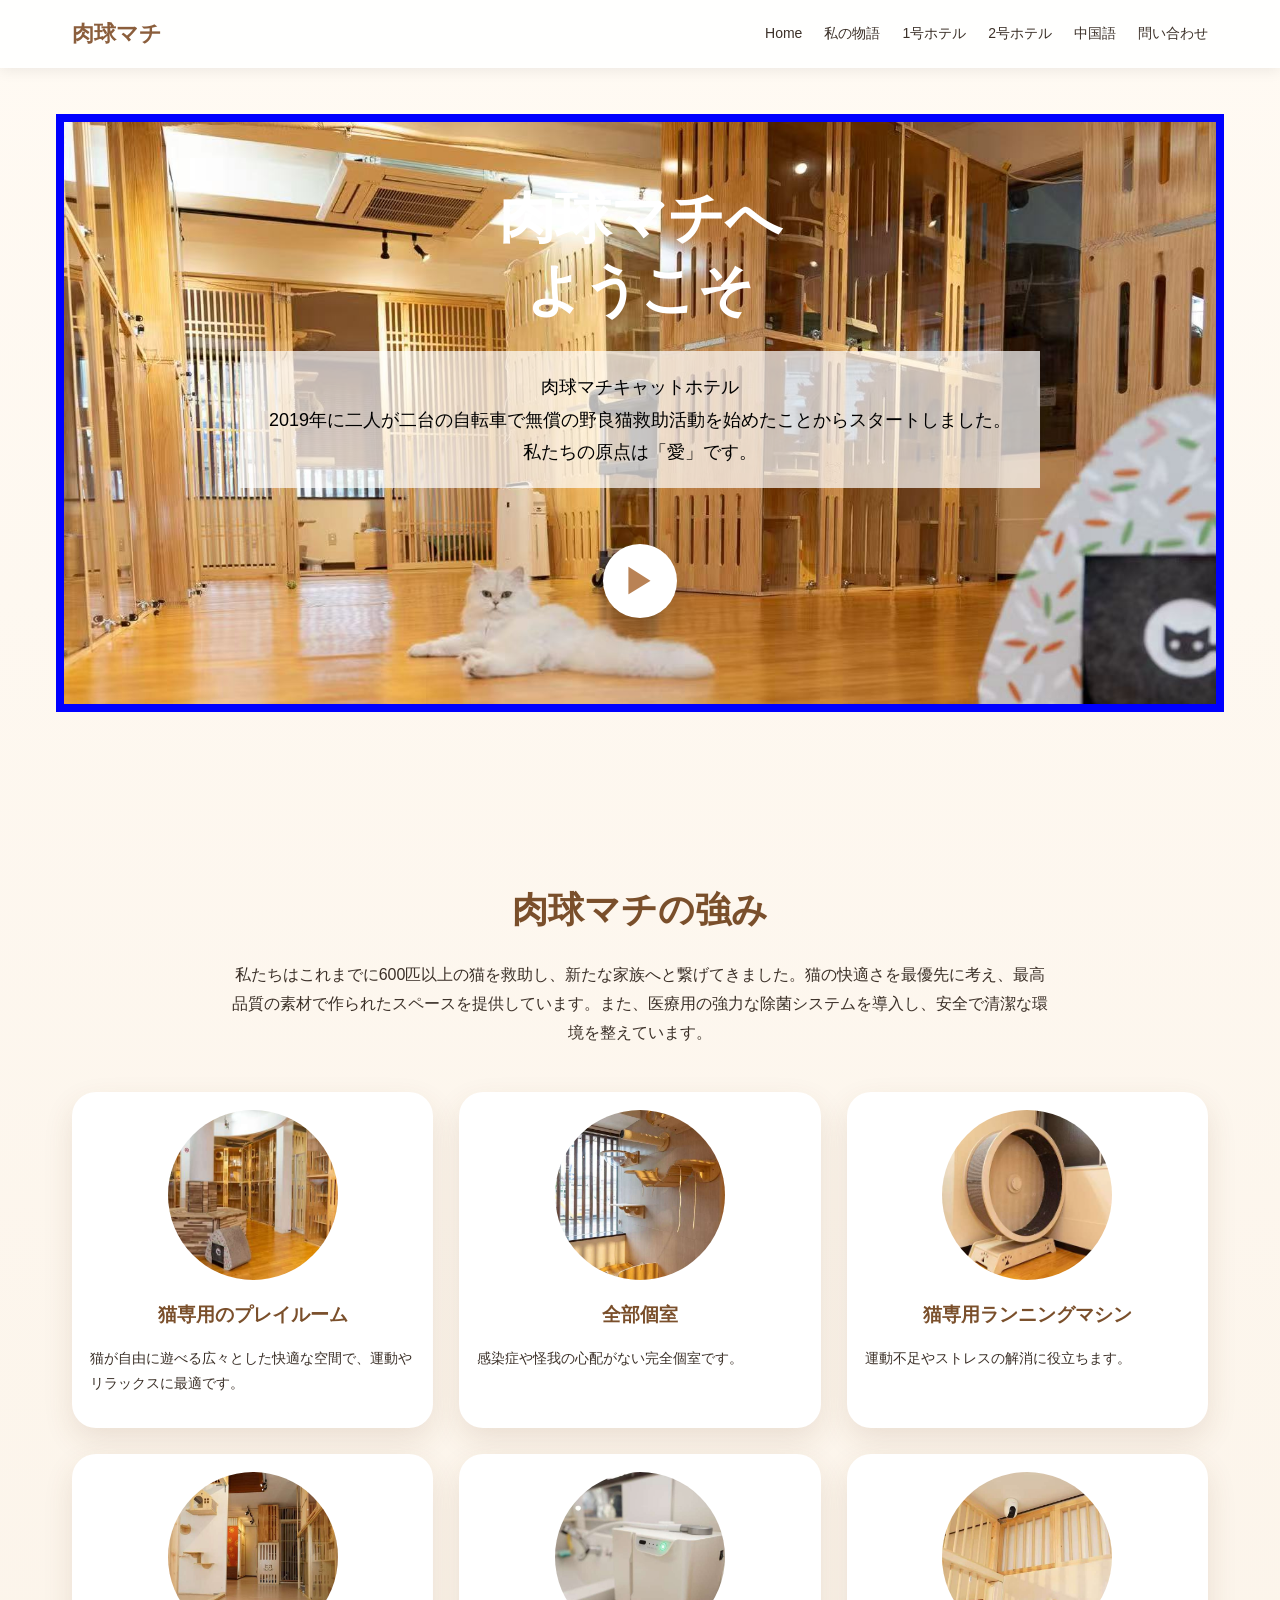
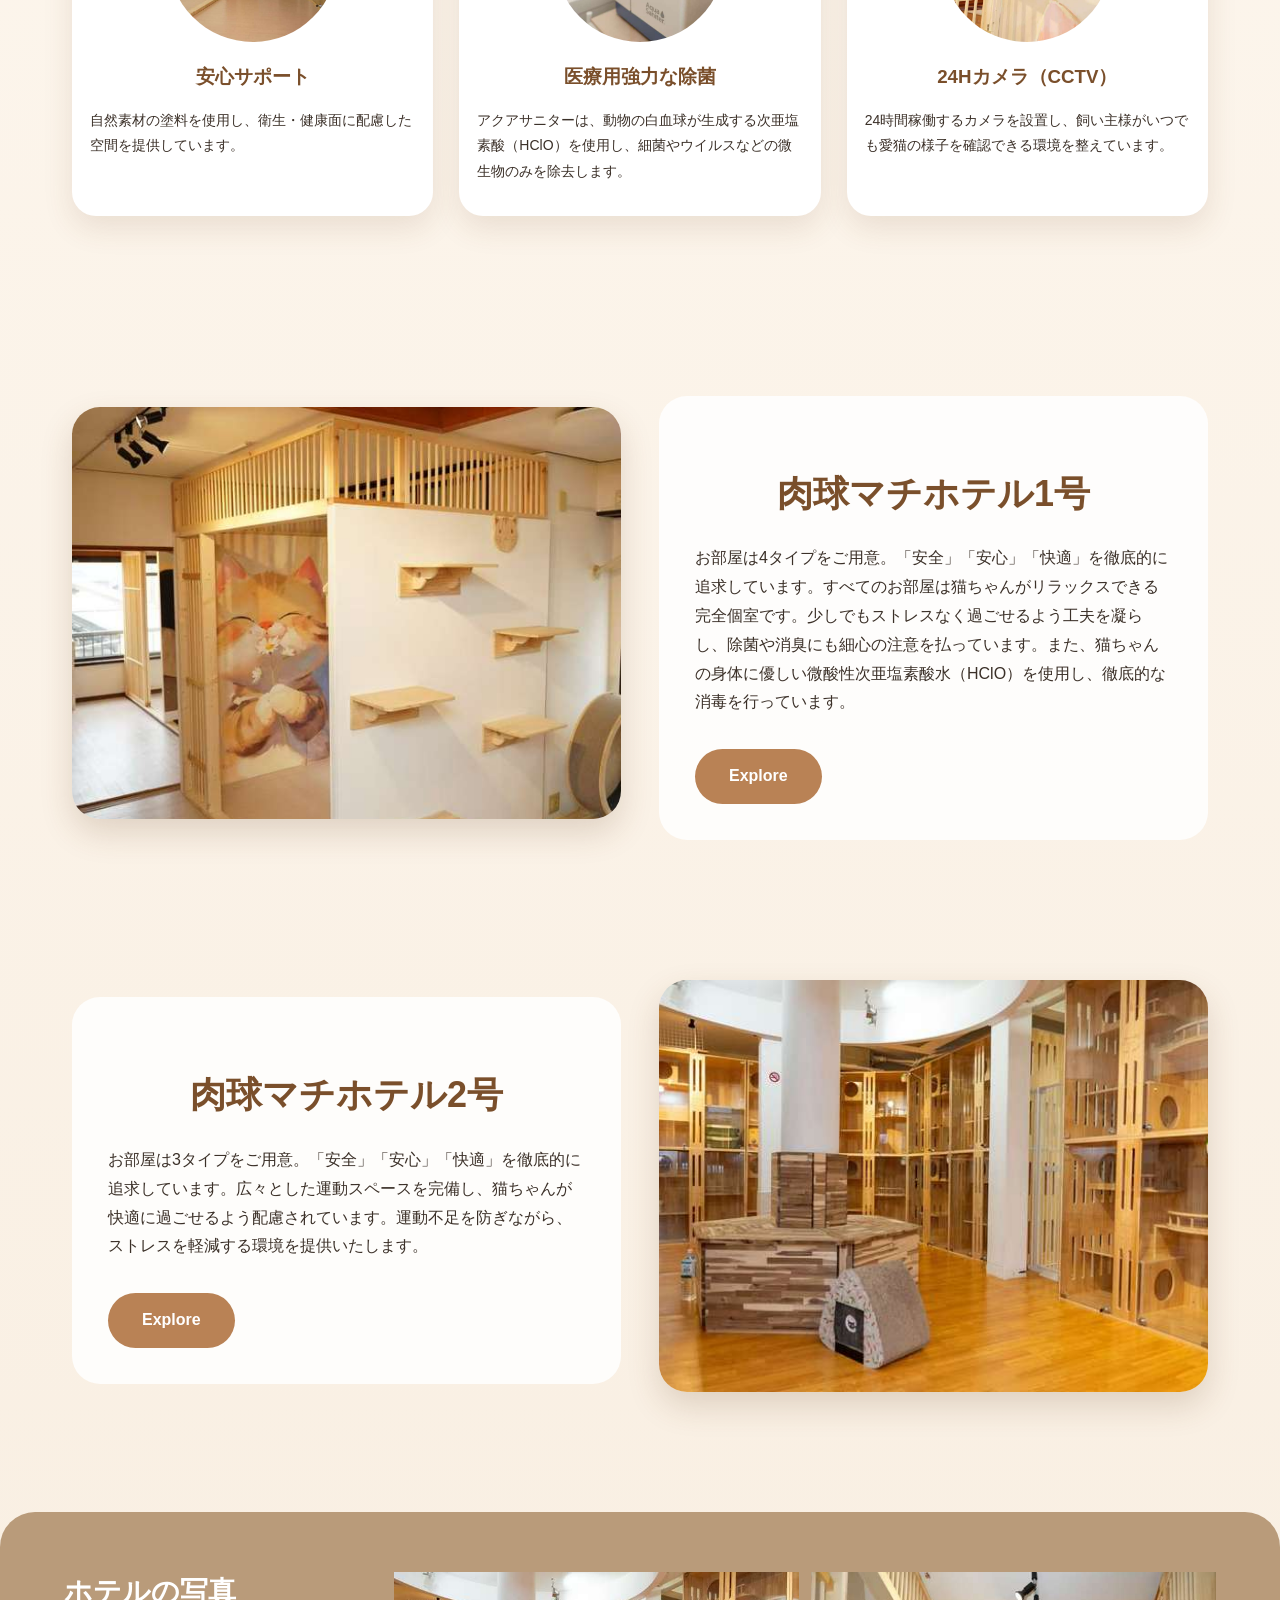
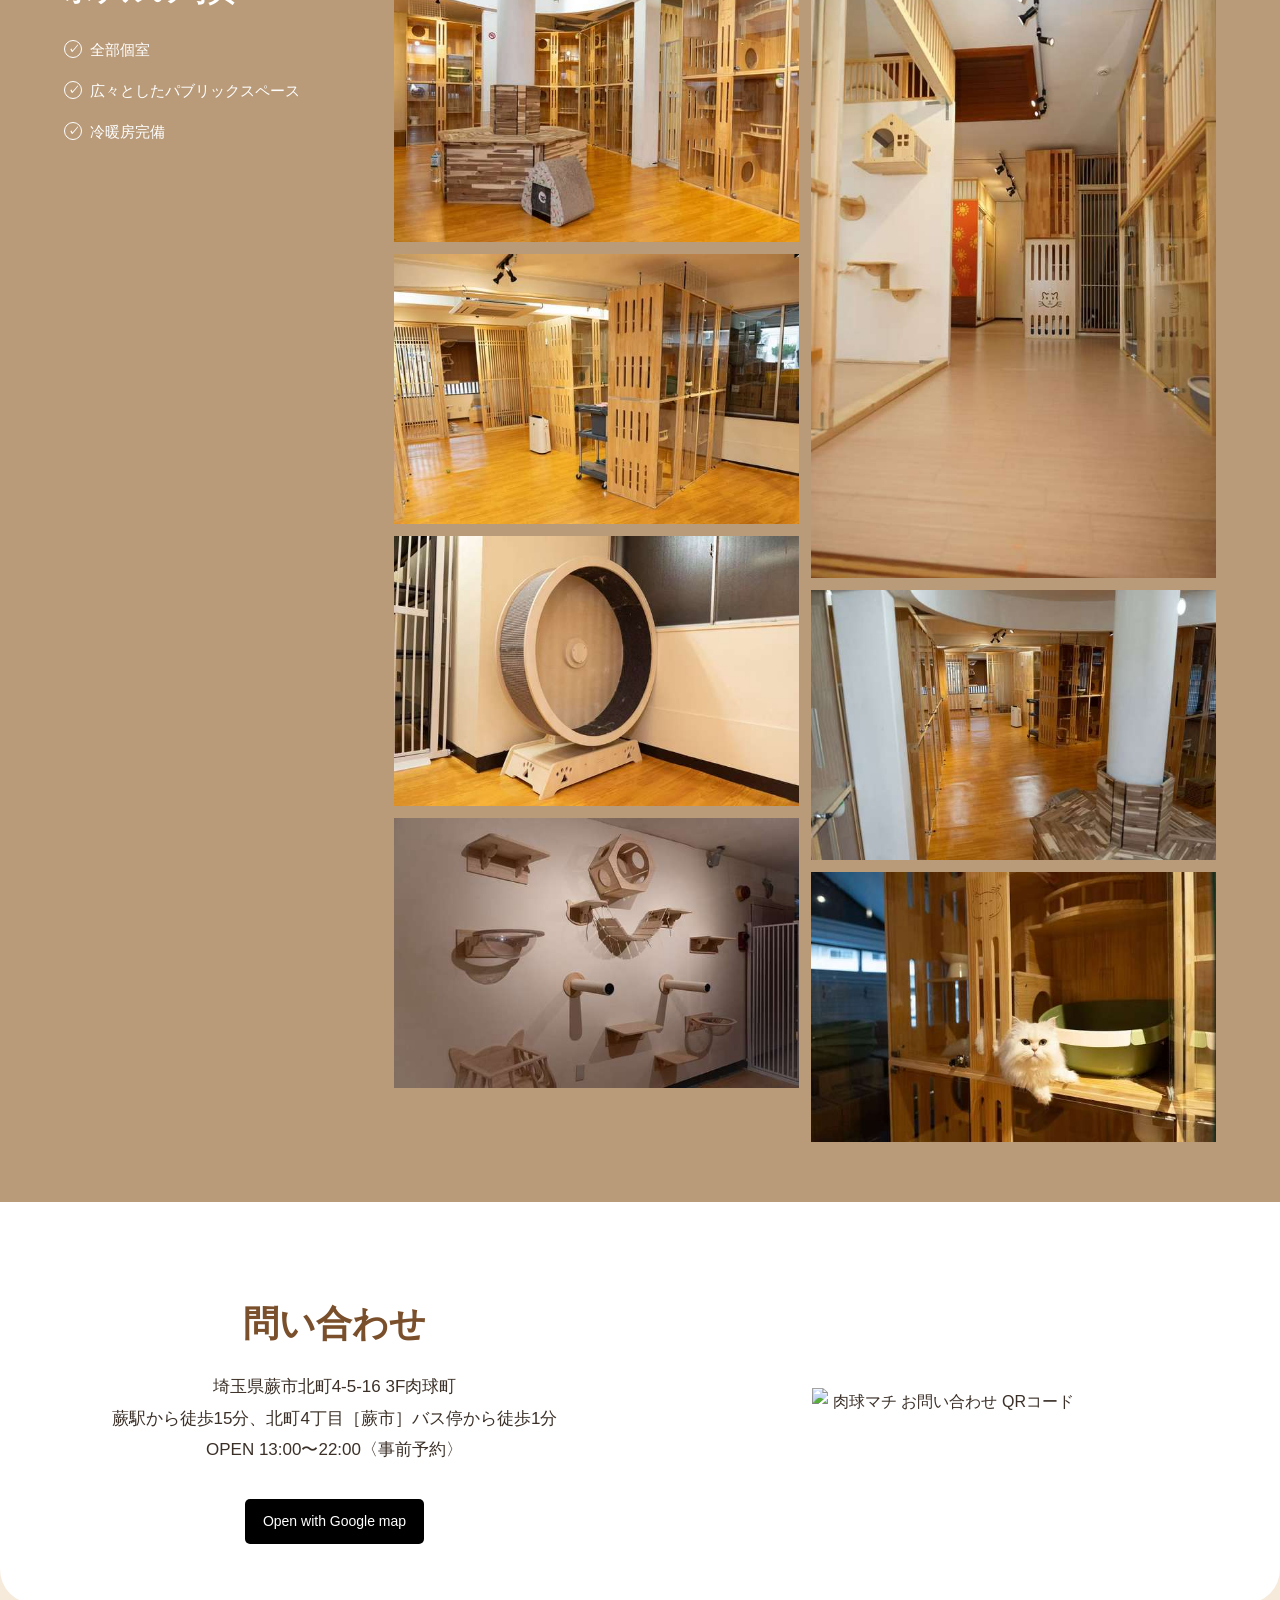
==== index.html @ 386f06d9 "Add files via upload" ====
<!DOCTYPE html>
<html lang="ja">
<head>
  <meta charset="UTF-8">
  <title>肉球マチ｜猫専用ホテル</title>
  <meta name="description" content="完全個室の猫専用ホテル。清潔で安心できる空間で、大切な猫ちゃんをお預かりします。">
  <meta name="viewport" content="width=device-width, initial-scale=1.0">
  <link rel="stylesheet" href="style.css?v=20261102-9">

  <style>
  #home.hero {
    outline: 8px solid blue !important;
  }
</style>
</head>

<body>
<header class="site-header">
  <div class="header-inner">
    <a href="index.html" class="logo" data-i18n="site.name">肉球マチ</a>

    <nav class="nav">
      <a href="#home" data-i18n="nav.home">Home</a>
      <a href="#about" data-i18n="nav.story">私の物語</a>
      <a href="hotel1.html" data-i18n="nav.hotel1">1号ホテル</a>
      <a href="hotel2.html" data-i18n="nav.hotel2">2号ホテル</a>
      <a href="#" id="language-toggle">中国語</a>
      <a href="#contact" data-i18n="nav.contact">問い合わせ</a>
    </nav>
  </div>
</header>


<main>

  <section id="home" class="hero">

    <img
      src="images/main.jpg"
      class="hero-background-image"
      alt=""
      aria-hidden="true"
    >
    
    <div class="hero-content">
      
    <h1 data-i18n-html="home.welcome">肉球マチへ<br>ようこそ</h1>

    <p class="hero-description" data-i18n-html="home.description">
      肉球マチキャットホテル<br>
      2019年に二人が二台の自転車で無償の野良猫救助活動を始めたことからスタートしました。<br>
      私たちの原点は「愛」です。
    </p>
  
      <!-- YouTube再生ボタン -->
      <a
        href="https://youtube.com/shorts/LeRqIdSODM4"
        target="_blank"
        class="video-button"
        aria-label="YouTube動画を見る"
      >
        ▶
      </a>
  
      <br>
  
    </div>
  </section>


<section id="about" class="section">
  <h2 data-i18n="about.title">肉球マチの強み</h2>

  <p class="lead" data-i18n="about.description">
    私たちはこれまでに600匹以上の猫を救助し、新たな家族へと繋げてきました。
    猫の快適さを最優先に考え、最高品質の素材で作られたスペースを提供しています。
    また、医療用の強力な除菌システムを導入し、安全で清潔な環境を整えています。
  </p>

  <div class="feature-grid">

    <div class="feature-card">
      <img src="images/playroom.jpg" alt="猫専用のプレイルーム">
      <h3 data-i18n="feature.playroom.title">猫専用のプレイルーム</h3>
      <p data-i18n="feature.playroom.description">猫が自由に遊べる広々とした快適な空間で、運動やリラックスに最適です。</p>
    </div>

    <div class="feature-card">
      <img src="images/private-room.jpg" alt="全部個室">
      <h3 data-i18n="feature.private.title">全部個室</h3>
      <p data-i18n="feature.private.description">感染症や怪我の心配がない完全個室です。</p>
    </div>

    <div class="feature-card">
      <img src="images/running.jpg" alt="猫専用ランニングマシン">
      <h3 data-i18n="feature.running.title">猫専用ランニングマシン</h3>
      <p data-i18n="feature.running.description">運動不足やストレスの解消に役立ちます。</p>
    </div>

    <div class="feature-card">
      <img src="images/support.jpg" alt="安心サポート">
      <h3 data-i18n="feature.support.title">安心サポート</h3>
      <p data-i18n="feature.support.description">自然素材の塗料を使用し、衛生・健康面に配慮した空間を提供しています。</p>
    </div>

    <div class="feature-card">
      <img src="images/clean.jpg" alt="医療用強力な除菌">
      <h3 data-i18n="feature.clean.title">医療用強力な除菌</h3>
      <p data-i18n="feature.clean.description">アクアサニターは、動物の白血球が生成する次亜塩素酸（HClO）を使用し、細菌やウイルスなどの微生物のみを除去します。</p>
    </div>

    <div class="feature-card">
      <img src="images/camera.jpg" alt="24Hカメラ（CCTV）">
      <h3 data-i18n="feature.camera.title">24Hカメラ（CCTV）</h3>
      <p>24時間稼働するカメラを設置し、飼い主様がいつでも愛猫の様子を確認できる環境を整えています。</p>
    </div>

  </div>
</section>


<section id="hotel1" class="hotel-section">
  <div class="hotel-image fade-left">
    <img src="images/hotel1.jpg" alt="1号ホテル">
  </div>

  <div class="hotel-text fade-right">
    <h2 data-i18n="hotel1.title">肉球マチホテル1号</h2>
    <p data-i18n="hotel1.description">
      お部屋は4タイプをご用意。「安全」「安心」「快適」を徹底的に追求しています。
      すべてのお部屋は猫ちゃんがリラックスできる完全個室です。
      少しでもストレスなく過ごせるよう工夫を凝らし、
      除菌や消臭にも細心の注意を払っています。
      また、猫ちゃんの身体に優しい微酸性次亜塩素酸水（HClO）を使用し、
      徹底的な消毒を行っています。
    </p>
    <a href="hotel1.html" class="sub-button" data-i18n="common.explore">Explore</a>
  </div>
</section>

<section id="hotel2" class="hotel-section reverse">

  <!-- 画像（右から） -->
  <div class="hotel-image fade-right">
    <img src="images/hotel2.jpg" alt="2号ホテル">
  </div>

  <!-- テキスト（左から） -->
  <div class="hotel-text fade-left">
    <h2 data-i18n="hotel2.title">肉球マチホテル2号</h2>
    <p data-i18n="hotel2.description">
      お部屋は3タイプをご用意。「安全」「安心」「快適」を徹底的に追求しています。
      広々とした運動スペースを完備し、猫ちゃんが快適に過ごせるよう配慮されています。
      運動不足を防ぎながら、ストレスを軽減する環境を提供いたします。
    </p>
    <a href="hotel2.html" class="sub-button" data-i18n="common.explore">Explore</a>
  </div>

</section>



<section id="gallery" class="gallery-original">
  <div class="gallery-container">

    <!-- 左边文字 -->
    <div class="gallery-info">
      <h2 data-i18n="gallery.title">ホテルの写真</h2>

      <div class="gallery-features">
        <p>
          <span class="check-icon">✓</span>
          <span data-i18n="gallery.private">全部個室</span>
        </p>

        <p>
          <span class="check-icon">✓</span>
          <span data-i18n="gallery.space">広々としたパブリックスペース</span>
        </p>

        <p>
          <span class="check-icon">✓</span>
          <span data-i18n="gallery.air">冷暖房完備</span>
        </p>
      </div>
    </div>

    <!-- 右边照片：两列瀑布流 -->
    <div class="gallery-images">

      <!-- 第一列 -->
      <div class="gallery-column">
        <img src="images/gallery1.jpg" alt="ホテル写真1">
        <img src="images/gallery3.jpg" alt="ホテル写真3">
        <img src="images/gallery5.jpg" alt="ホテル写真5">
        <img src="images/gallery7.jpg" alt="ホテル写真7">
      </div>

      <!-- 第二列 -->
      <div class="gallery-column">
        <img src="images/gallery2.jpg" alt="ホテル写真2">
        <img src="images/gallery4.jpg" alt="ホテル写真4">
        <img src="images/gallery6.jpg" alt="ホテル写真6">
      </div>

    </div>

  </div>
</section>




<!-- ===== 問い合わせ ===== -->
<section id="contact" class="contact-section">

  <div class="contact-container">

    <!-- 左边：联系信息 -->
    <div class="contact-info fade-left">

      <h2 data-i18n="contact.title">問い合わせ</h2>

     
      <p data-i18n="contact.address">
        埼玉県蕨市北町4-5-16 3F肉球町
      </p>

      <p data-i18n="contact.access">
        蕨駅から徒歩15分、北町4丁目［蕨市］バス停から徒歩1分
      </p>

      <p data-i18n="contact.hours">
        OPEN 13:00〜22:00〈事前予約〉
      </p>

     <a
      href="https://www.google.com/maps/search/?api=1&query=%E5%9F%BC%E7%8E%89%E7%9C%8C%E8%95%A8%E5%B8%82%E5%8C%97%E7%94%BA4-5-16"
      target="_blank"
      rel="noopener noreferrer"
      class="contact-map-button"
      data-i18n="contact.map">
      Open with Google map
    </a>

    </div>

    <!-- 右边：二维码 -->
    <div class="contact-qr fade-right">

      <img
        src="images/contact-qr.png"
        alt="肉球マチ お問い合わせ QRコード">

    </div>

  </div>

</section>


</main>

<script>
  const elements = document.querySelectorAll('.fade-left, .fade-right');
  
  function showOnScroll() {
    const triggerBottom = window.innerHeight * 0.8;
  
    elements.forEach(el => {
      const top = el.getBoundingClientRect().top;
  
      if (top < triggerBottom) {
        el.classList.add('show');
      }
    });
  }
  
  window.addEventListener('scroll', showOnScroll);
  showOnScroll();
  </script>
  
 <script src="language.js"></script>
</body>
</html>
---- style.css ----
* {
    box-sizing: border-box;
  }
  
  body {
    margin: 0;
    font-family: "Yu Gothic", "Hiragino Kaku Gothic ProN", sans-serif;
    color: #3b3028;
    background: linear-gradient(180deg, #fffaf3 0%, #f6eadb 100%);
    line-height: 1.8;
  }
  
.site-header {
  position: relative;
  width: 100%;
  z-index: 1000;

  background: rgba(255, 255, 255, 0.94);
  box-shadow: 0 2px 14px rgba(0, 0, 0, 0.08);
}

.header-inner {
  max-width: 1180px;
  margin: 0 auto;
  padding: 14px 22px;

  display: flex;
  align-items: center;
  justify-content: space-between;
  gap: 20px;
}

/* Logo 日文和中文切换 */
.logo {
  display: inline-grid;
  align-items: center;
  text-decoration: none;
  color: #8b5e3c;
  font-size: 22px;
  font-weight: bold;
  white-space: nowrap;
}

.logo,
.logo:visited,
.logo:hover {
  text-decoration: none;
  color: #8b5e3c;
}

.nav {
  display: flex;
  align-items: center;
  justify-content: flex-end;
  flex-wrap: wrap;
  gap: 12px 22px;
}

/* 导航链接 */
.nav a,
.nav a:visited {
  position: relative;
  display: inline-grid;
  place-items: center;

  color: #3b3028;
  text-decoration: none;

  font-size: 14px;
  font-weight: 500;
  white-space: nowrap;

  margin: 0;
}

/* 始终没有下划线 */
.nav a:hover,
.nav a:focus-visible {
  color: #8b5e3c;
  text-decoration: none;
}
  
  /* 一番上の背景画像エリア */
/* ===== 背景图片显示窗口 ===== */
/* ===== 背景图片显示窗口 ===== */
/* ===== 首页背景图片窗口 ===== */
.hero {
  /* 四个方向的间距 */
  --top: 6vh;
  --bottom: 6vh;
  --left: 5%;
  --right: 5%;

  /* 窗口宽度 */
  width: calc(100% - var(--left) - var(--right));

  /* 根据内容自动增加高度 */
  min-height: 500px;
  height: auto;

  /* 四周间距 */
  margin: var(--top) var(--right) var(--bottom) var(--left);

  /* 固定背景图片 */
  background-image: url("images/main.jpg");
  background-attachment: fixed;
  background-position: center center;
  background-size: cover;
  background-repeat: no-repeat;

  /* 文字布局 */
  display: flex;
  align-items: center;
  justify-content: center;
  text-align: center;

  padding: 60px 30px;

  /* 不再裁切文字 */
  overflow: visible;

  color: white;
}

.hero-content {
  width: 100%;
  max-width: 820px;
  min-width: 0;
}

/* 欢迎区域的介绍文字 */
.hero .hero-description {
  background: rgba(255, 255, 255, 0.7);
  color: #000;

  width: 100%;
  max-width: 800px;

  padding: 20px;
  margin: 20px auto 30px;

  font-size: clamp(14px, 1.5vw, 18px);
  line-height: 1.8;

  overflow-wrap: anywhere;
}

/* YouTube丸ボタン */
.video-button {
  display: inline-flex;
  align-items: center;
  justify-content: center;
  width: 74px;
  height: 74px;
  margin: 26px 0;
  border-radius: 50%;
  background: #fff;
  color: #b98255;
  font-size: 34px;
  text-decoration: none;
  box-shadow: 0 12px 28px rgba(0,0,0,0.22);
}

.video-button:hover {
  transform: scale(1.08);
}
  
.hero h1 {
  font-size: clamp(30px, 5vw, 56px);
  line-height: 1.3;
  margin: 0 0 24px;
}

.hero p {
  font-size: 18px;
  color: white;
}
  
  .section {
    max-width: 1180px;
    margin: auto;
    padding: 90px 22px;
  }
  
  .section h2,
  .hotel-text h2,
  .contact-section h2 {
    text-align: center;
    font-size: 36px;
    margin-bottom: 18px;
    color: #7a4f2b;
  }
  
  .lead {
    text-align: center;
    max-width: 820px;
    margin: 0 auto 45px;
  }
  
  .feature-grid {
    display: grid;
    grid-template-columns: repeat(3, 1fr);
    gap: 26px;
  }
  
  .feature-card {
    background: #fff;
    border-radius: 24px;
    padding: 18px;
    box-shadow: 0 12px 30px rgba(103, 67, 36, 0.12);
  }
  
  .feature-card img {
    width: 170px;
    height: 170px;
    object-fit: cover;
    border-radius: 50%;
    display: block;
    margin: 0 auto 18px;
  }
  
  .feature-card h3 {
    text-align: center;
    margin: 18px 0 8px;
    color: #7a4f2b;
  }
  
  .feature-card p {
    font-size: 14px;
  }
  
  .hotel-section {
    max-width: 1180px;
    margin: 40px auto;
    padding: 50px 22px;
    display: grid;
    grid-template-columns: 1fr 1fr;
    gap: 38px;
    align-items: center;
  }
  
  .hotel-section.reverse .hotel-image {
    order: 2;
  }
  
  .hotel-image img {
    width: 100%;
    aspect-ratio: 4 / 3;
    object-fit: cover;
    border-radius: 28px;
    box-shadow: 0 14px 32px rgba(103, 67, 36, 0.18);
  }
  
  .hotel-text {
    background: rgba(255,255,255,0.86);
    padding: 36px;
    border-radius: 28px;
  }
  /* 初期状態（見えない） */
.fade-left,
.fade-right {
  opacity: 0;
  transition: all 0.8s ease;
}

/* 左から */
.fade-left {
  transform: translateX(-80px);
}

/* 右から */
.fade-right {
  transform: translateX(80px);
}

/* 表示された状態 */
.show {
  opacity: 1;
  transform: translateX(0);
}
  
  .main-button,
  .sub-button {
    display: inline-block;
    padding: 13px 34px;
    border-radius: 999px;
    background: #b98255;
    color: #fff;
    text-decoration: none;
    font-weight: bold;
  }
  
  .sub-button {
    margin-top: 16px;
  }
  
  .gallery-grid {
    display: grid;
    grid-template-columns: repeat(3, 1fr);
    gap: 18px;
  }
  
  .gallery-grid img {
    width: 100%;
    aspect-ratio: 4 / 3;
    object-fit: cover;
    border-radius: 22px;
    box-shadow: 0 10px 24px rgba(103, 67, 36, 0.14);
  }
  
  .contact-section {
    max-width: 900px;
    margin: auto;
    padding: 90px 22px;
    text-align: center;
  }
  
  footer {
    text-align: center;
    padding: 34px 20px;
    background: #fff;
    border-top: 1px solid #ead9c4;
  }
  
  @media (max-width: 900px) {
    .header-inner {
    display: flex;
    flex-direction: column;
    gap: 10px;
  }

  .nav {
    justify-content: center;
  }

  .nav a {
    margin: 0;
    font-size: 13px;
  }
  
    .hero h1 {
      font-size: 42px;
    }
  
    .feature-grid,
    .gallery-grid,
    .hotel-section {
      grid-template-columns: 1fr;
    }
  
    .hotel-section.reverse .hotel-image {
      order: 0;
    }
  }

/* 电脑端隐藏手机专用背景 */
@media (max-width: 700px) {

  
  /* 文字放在图片上方 */
  .hero-content {
    position: relative;
    z-index: 1;
  }

  .hero h1 {
    font-size: 34px;
  }

  .section h2,
  .hotel-text h2,
  .contact-section h2 {
    font-size: 28px;
  }

  .hero.small {
    height: 300px;
    background: url("images/hotel1.jpg") center / cover;
  }
}

/* =================================
   ホテルの写真
================================= */

/* 茶色圆角背景，与屏幕同宽 */
.gallery-original {
  width: 100%;
  max-width: none;

  margin-top: 60px;
  margin-right: 0;
  margin-bottom: 0 !important;
  margin-left: 0;

  padding: 60px 5%;

  background-color: #b99b7a;
  border-radius: 35px 35px 0 0;
  box-sizing: border-box;
}

/* 左边文字 + 右边图片 */
.gallery-original .gallery-container {
  width: 100%;
  max-width: 1200px;
  margin: 0 auto;

  display: grid;
  grid-template-columns: 300px minmax(0, 1fr);
  gap: 30px;
  align-items: start;

  background: transparent;
}

/* 左边标题 */
.gallery-original .gallery-info h2 {
  font-size: 28px;
  line-height: 1.4;
  color: #ffffff;
  margin: 0 0 25px;
}

/* 特点文字 */
.gallery-original .gallery-features p {
  display: flex;
  align-items: center;
  gap: 8px;

  font-size: 15px;
  line-height: 1.8;
  color: #ffffff;
  white-space: nowrap;

  margin: 0 0 14px;
}

/* 小圆形对号 */
.gallery-original .check-icon {
  display: inline-flex;
  align-items: center;
  justify-content: center;
  flex-shrink: 0;

  width: 18px;
  height: 18px;

  border: 1.5px solid #ffffff;
  border-radius: 50%;

  color: #ffffff;
  font-size: 11px;
  font-weight: bold;
  line-height: 1;

  box-sizing: border-box;
}

/* 右边图片：两列 */
.gallery-original .gallery-images {
  display: grid;
  grid-template-columns: repeat(2, minmax(0, 1fr));
  gap: 12px;
  min-width: 0;
}

/* 每一列独立排列，避免大块空白 */
.gallery-original .gallery-column {
  display: flex;
  flex-direction: column;
  gap: 12px;
  min-width: 0;
}

/* 图片保持原始宽高比例 */
.gallery-original .gallery-column img {
  display: block;
  width: 100%;
  height: auto;
  object-fit: cover;
  border-radius: 0;
}

/* =================================
   手机和平板适配
================================= */

@media (max-width: 700px) {
  .gallery-original {
    width: 100%;
    margin: 40px 0;
    padding: 40px 20px;
    border-radius: 25px;
  }

  .gallery-original .gallery-container {
    grid-template-columns: 1fr;
    gap: 20px;
  }

  .gallery-original .gallery-info h2 {
    font-size: 25px;
    margin-bottom: 20px;
  }

  .gallery-original .gallery-images {
    gap: 10px;
  }

  .gallery-original .gallery-column {
    gap: 10px;
  }
}


/* ================================
   問い合わせ
================================ */

/* 整个联系区域 */
.contact-section {
  width: 100%;
  max-width: none;
  margin: 0;
  padding: 60px 5%;

  background-color: #ffffff;
  border-radius: 0 0 35px 35px;
  box-sizing: border-box;
}

/* 左右两列 */
.contact-container {
  width: 100%;
  max-width: 1200px;
  margin: 0 auto;

  display: grid;
  grid-template-columns: 1fr 1fr;
  gap: 70px;
  align-items: center;
}

/* 左边信息 */

.contact-info {
   display: flex;
  flex-direction: column;
  align-items: center;
  justify-content: center;
  text-align: center;
  font-family: Arial, "Noto Sans JP", "Meiryo", sans-serif;
}


.contact-info h2 {
  font-family: inherit;
  text-align: center;
}

/* 地址、交通、营业时间 */
.contact-info p {
  font-family: Arial, "Noto Sans JP", "Meiryo", sans-serif;
  font-size: 17px;
  line-height: 1.5;
  margin: 0 0 6px !important;
  padding: 0;
  text-align: center;
}

.contact-hours {
  margin-top: 0 !important;
  margin-bottom: 0 !important;
}

/* Google Maps 按钮 */
.contact-map-button {
  display: inline-block;
  width: fit-content;

  margin-top: 30px;
  padding: 10px 18px;

  background-color: #000000;
  color: #ffffff;

  font-size: 14px;
  font-weight: 500;
  text-decoration: none;
  text-align: center;

  border-radius: 5px;
  transition: background-color 0.3s ease;
}

.contact-map-button:hover {
  background-color: #333333;
  transform: none;
}

/* 右边二维码 */
.contact-qr {
  display: flex;
  justify-content: center;
  align-items: center;
}

.contact-qr img {
  display: block;
  width: 268px;
  max-width: 100%;
  height: auto;
  object-fit: contain;
}

/* ================================
   手机适配
================================ */

@media (max-width: 700px) {

  .contact-section {
    padding: 70px 20px;
  }

  .contact-container {
    grid-template-columns: 1fr;
    gap: 40px;
  }

  .contact-info h2 {
    font-size: 32px;
    margin-bottom: 25px;
  }

  .contact-info p {
    font-size: 15px;
  }

  .contact-qr img {
    width: 220px;
  }
}

  /* =========================
  hotel1.html detail page
========================= */

/* 1号酒店欢迎区域文字 */

.hotel-detail-text {
  text-align: left;
  font-family: Arial, "Noto Sans JP", "Meiryo", sans-serif;
  animation: hotelTextUp 1s ease-out both;

}

@keyframes hotelTextUp {
  from {
    opacity: 0;
    transform: translateY(60px);
  }

  to {
    opacity: 1;
    transform: translateY(0);
  }
}

.hotel-detail-text h1 {
  font-size: 38px;
  font-weight: 700;
  line-height: 1.3;
  color: #244b3b;
  margin: 12px 0 24px;
}

.hotel-detail-hero {
    max-width: 1180px;
    margin: 0 auto;
    padding: 0px 22px 70px;
    display: grid;
    grid-template-columns: 1.1fr 0.9fr;
    gap: 46px;
    align-items: center;
  }

  .overline {
    color: #b98255;
    font-weight: bold;
    letter-spacing: 0.12em;
    text-transform: uppercase;
  }

  .hotel-detail-image {
    height: 440px;
    overflow: hidden;
    animation: hotelImageZoom 1.2s ease-out both;
  }

  @keyframes hotelImageZoom {
  from {
    opacity: 0;
    transform: scale(1.15);
  }

  to {
    opacity: 1;
    transform: scale(1);
  }
}
  .hotel-detail-image img {
    display: block;
    width: 100%;
    height: 480px;
    object-fit: cover;
    object-position: center center;
    border-radius: 50% 50% 0 0;

    /* 图片向上移动，顶部被遮挡 */
    transform: translateY(-40px);                     
  }

  .info-cards {
    max-width: 1180px;
  margin: 0 auto 80px;
  padding: 0 22px;
  display: grid;
  grid-template-columns: repeat(3, 1fr);
  gap: 22px;
  }

  .info-card {
   background: #fff;
  border-radius: 24px;
  padding: 35px 25px;
  text-align: center;
  box-shadow: 0 12px 30px rgba(103, 67, 36, 0.12);
  animation: infoCardUp 0.9s ease-out both;
  }
  
  /* 第一个：Find Us */
.info-card:nth-child(1) {
  animation-delay: 0.2s;
}

/* 第二个：Open Hours */
.info-card:nth-child(2) {
  animation-delay: 0.4s;
}

/* 第三个：Reservation */
.info-card:nth-child(3) {
  animation-delay: 0.6s;
}

@keyframes infoCardUp {
  from {
    opacity: 0;
    transform: translateY(50px);
  }

  to {
    opacity: 1;
    transform: translateY(0);
  }
}

  .info-icon {
    width: 70px;
  height: 70px;
  background-color: #e9a15b;
  border-radius: 50%;

  display: flex;
  align-items: center;
  justify-content: center;

  margin: 0 auto 18px;
  }
  .info-icon img {
  width: 40px;
  height: 40px;
  object-fit: contain;
}

  .info-card h3 {
    color: #244b3b;
  font-size: 24px;
  margin: 12px 0 18px;
  }

  .info-card p {
  font-size: 15px;
  line-height: 1.9;
}

  .room-list {
    max-width: 1180px;
    margin: auto;
    padding: 20px 22px 70px;
  }

  .room-detail {
    display: grid;
    grid-template-columns: 0.85fr 1.15fr;
    gap: 34px;
    align-items: center;
    margin-bottom: 70px;
    background: rgba(255,255,255,0.72);
    padding: 34px;
    border-radius: 32px;
  }

  .room-info h2 {
    font-size: 32px;
    color: #7a4f2b;
    margin-top: 0;
  }

  .price-tag {
    display: inline-block;
    margin-top: 18px;
    padding: 10px 22px;
    border-radius: 999px;
    background: #f2d8bd;
    color: #7a4f2b;
    font-weight: bold;
  }

  .room-photos {
    display: grid;
    grid-template-columns: repeat(2, 1fr);
    gap: 14px;
  }

  .room-photos img {
    width: 100%;
    aspect-ratio: 4 / 3;
    object-fit: cover;
    border-radius: 20px;
    box-shadow: 0 10px 24px rgba(103, 67, 36, 0.14);
  }

  .room-photos img:first-child {
    grid-column: span 2;
  }

  .notes-section {
    max-width: 1180px;
    margin: auto;
    padding: 70px 22px;
    display: grid;
    grid-template-columns: 1.2fr 0.8fr;
    gap: 34px;
  }

  .notes-text,
  .option-card {
    background: #fff;
    border-radius: 26px;
    padding: 30px;
    box-shadow: 0 12px 30px rgba(103, 67, 36, 0.12);
  }

  .access-section {
    max-width: 1180px;
    margin: auto;
    padding: 80px 22px;
    display: grid;
    grid-template-columns: 1fr 320px;
    gap: 40px;
    align-items: center;
  }

  .qr-image {
    width: 100%;
    border-radius: 22px;
    box-shadow: 0 12px 30px rgba(103, 67, 36, 0.14);
  }

/* Cat hotel */
.hotel-detail-text .overline {
  font-size: 16px;
  font-weight: 500;
  margin: 0 0 18px;
}

/* 住宿说明 */
.hotel-description {
  font-size: 16px;
  font-weight: 400;
  line-height: 1.8;
  margin: 0 0 8px;
  color: #333333;
}

/* 完全個室、完全予約制 */
.hotel-highlight {
  font-size: 18px;
  font-weight: 700;
  line-height: 1.6;
  margin: 0 0 28px;
  color: #222222;
}

/* 缩小画面时调整字体 */

@media (max-width: 700px) {

  /* 欢迎区域改成上下排列 */
  .hotel-detail-hero {
    grid-template-columns: 1fr;
    gap: 30px;
    padding: 0 22px 50px;
  }

  /* 图片放在上面 */
  .hotel-detail-image {
    order: 1;
  }

  /* 文字放在下面 */
  .hotel-detail-text {
    order: 2;
  }

  /* 欢迎区域文字 */
  .hotel-detail-text h1 {
    font-size: 30px;
  }

  .hotel-description {
    font-size: 15px;
  }

  .hotel-highlight {
    font-size: 17px;
  }
}



/* VIP 房间整体布局 */
.vip-room {
  max-width: 1180px;
  margin: 0 auto 100px;
  padding: 60px 22px;
  display: grid;
  grid-template-columns: 0.9fr 1.1fr;
  gap: 50px;
  align-items: center;
}

/* 左边文字 */
.vip-room-text {
  text-align: left;
  max-width: none;
  margin: 0;
}

.vip-room-text h2 {
  font-size: 26px;
  font-weight: 600;
  color: #333333;
  margin-bottom: 20px;
}

.vip-room-text p {
  font-size: 16px;
  line-height: 2;
  color: #555;
  margin-bottom: 24px;
}

.vip-room-price {
  display: inline-block;
  background-color: #e9a15b;
  color: #222222;

  font-size: 20px;
  font-weight: 600;

  padding: 10px 24px;
  border-radius: 999px;
  margin-top: 10px;
}

/* 右边图片轮播 */
.vip-slider {
  position: relative;
  min-width: 0;
}

.vip-slider-window {
  width: 100%;
  overflow: hidden;
}

.vip-slider-track {
  display: flex;
  gap: 16px;
  transition: transform 0.5s ease;
}

.vip-slider-track img {
  flex: 0 0 calc((100% - 16px) / 2);
  width: calc((100% - 16px) / 2);
  height: 340px;
  object-fit: cover;
  border-radius: 14px;
}


/* 左右箭头：位于图片两侧 */
.vip-prev,
.vip-next {
  position: absolute;
  top: 50%;
  transform: translateY(-50%);
  z-index: 10;

  width: 44px;
  height: 44px;
  padding: 0;

  border: none;
  border-radius: 50%;
  background: #e9a15b;
  color: white;

  font-size: 22px;
  cursor: pointer;

  display: flex;
  align-items: center;
  justify-content: center;
}

/* 左箭头 */
.vip-prev {
  left: -22px;
}

/* 右箭头 */
.vip-next {
  right: -22px;
}

/* 没有可切换图片时隐藏箭头 */
.vip-prev:disabled,
.vip-next:disabled {
  display: none;
}

/* 鼠标经过 */
.vip-prev:hover,
.vip-next:hover {
  background: #b98255;
}
/* シニアルーム1：两张图片一大一小 */
.senior-room1-gallery {
  display: flex;
  align-items: flex-start;
  gap: 16px;
  min-width: 0;
}

.senior-room1-large {
  width: 60%;
  height: 340px;
  object-fit: cover;
  border-radius: 14px;
  display: block;
}

.senior-room1-small {
  width: calc(40% - 16px);
  height: 240px;
  object-fit: cover;
  border-radius: 14px;
  display: block;
}

/* シニアルーム2：单张图片 */
.senior-room2-image {
  width: 100%;
  min-width: 0;
}

/* シニアルーム2：与シニアルーム1的大图相同尺寸 */
.senior-room2-image img {
  display: block;
  width: 60%;
  height: 340px;
  object-fit: cover;
  border-radius: 14px;
}

/* 手机适配 */
@media (max-width: 700px) {
  .vip-room {
    grid-template-columns: 1fr;
    gap: 30px;
    padding: 40px 22px;
  }

  .vip-room-text h2 {
    font-size: 23px;
  }

  .vip-slider-track img {
    height: 240px;
  }

  .vip-prev,
  .vip-next {
    width: 36px;
    height: 36px;
    font-size: 18px;
  }

  .vip-prev {
    left: -12px;
  }

  .vip-next {
    right: -12px;
  }

  .senior-room1-large {
    height: 260px;
  }

  .senior-room1-small {
    height: 190px;
  }

  .senior-room2-image img {
    height: 260px;
  }
}


/* 備考部分 */
/* 備考：左右布局 */
.hotel-notes {
  max-width: 1180px;
  margin: 0 auto 100px;
  padding: 60px 22px;

  display: grid;
  grid-template-columns: 0.9fr 1.1fr;
  gap: 350px;
  align-items: start;
}

/* 左侧文字 */
.hotel-notes-left h2 {
  font-size: 26px;
  font-weight: 600;
  color: #333;
  margin-bottom: 20px;
}

.hotel-notes-left p {
  font-size: 16px;
  line-height: 2;
  color: #555;
  margin-bottom: 20px;
}


/* 備考右侧 */
.hotel-notes-right {
  display: flex;
  flex-direction: column;
  gap: 30px;

  margin: 0;
  padding: 0;
  list-style: none;
}

/* 每个服务项目：图标在左，文字在右 */
.hotel-notes-service {
  display: flex;
  align-items: center;
  gap: 20px;
  text-align: left;
}

/* 图标 */
.hotel-notes-service img {
  width: 65px;
  height: 65px;
  object-fit: contain;
  border-radius: 0;
  flex-shrink: 0;
}

/* 文字 */
.hotel-notes-service p {
  margin: 0;
  font-size: 16px;
  line-height: 1.6;
  color: #333;
}

@media (max-width: 700px) {
  .hotel-notes {
    grid-template-columns: 1fr;
    gap: 30px;
    padding: 40px 22px;
  }

  .hotel-notes-left h2 {
    font-size: 23px;
  }

  .hotel-notes-service img {
    height: 190px;
  }

  .hotel-notes-services {
    grid-template-columns: 1fr;
    gap: 25px;
  }
}
/* ===== hotel1 問い合わせ ===== */
/* hotel1 問い合わせ：使用页面原本的背景 */
#contact.contact {
  background: transparent;
  width: 100%;
}

/* 保持内容居中 */
#contact .contact-container {
  max-width: 1180px;
  margin: 0 auto;
}


/* ===== 動物取扱業登録証 ===== */
.animal-registration {
  background: transparent;
  width: 100%;
  padding: 40px 22px 60px;
  text-align: center;
  box-sizing: border-box;
}

.animal-registration h2 {
  font-size: 24px;
  font-weight: 600;
  color: #333;
  margin-bottom: 25px;
}

.animal-registration img {
  display: block;
  max-width: 100%;
  height: auto;
  margin: 0 auto;
}

.animal-registration p {
  text-align: center;
  line-height: 1.8;
}


.license-grid {
  display: grid;
  grid-template-columns: repeat(2, 1fr);

  /* 左右间距40px，上下间距30px */
  column-gap: 40px;
  row-gap: 30px;

  max-width: 850px;
  margin: 0 auto;

  background: transparent;
  border-radius: 0;
  padding: 0;
  box-shadow: none;
}

.license-grid p {
  margin: 0;
  text-align: left;
  font-size: 16px;
  line-height: 1.8;
  color: #333;
}

@media (max-width: 700px) {
  .license-grid {
    grid-template-columns: 1fr;
    gap: 12px;
  }
}


/* ===== 语言切换 ===== */

/* 默认显示日文 */
.lang-zh {
  display: none;
}

/* 中文模式：隐藏日文 */
html[lang="zh"] .lang-ja{
  display: none;
}

/* 中文模式：显示中文 */
html[lang="zh"] .lang-zh
{
  display: inline;
}

/* 日文模式：显示日文 */
html[lang="ja"] .lang-ja{
  display: inline;
}

/* 日文模式：隐藏中文 */
html[lang="ja"] .lang-zh {
  display: none;
}


/* ===== 点击切换语言 ===== */

#language-toggle {
  cursor: pointer;
  text-decoration: none;
}

#language-toggle:hover {
  color: #8b5e3c;
}

/* 翻译后保留原来的文字布局 */
[data-i18n],
[data-i18n-html] {
  overflow-wrap: anywhere;
}


/* ===== 首页 Hero：电脑端 ===== */

#home .hero-background-image {
  display: none;
}

/* ===== 首页 Hero：手机竖屏、横屏 ===== */

@media (max-width: 700px),
       (max-height: 500px) and (pointer: coarse) {

  #home.hero {
    display: flex;
    flex-direction: column;

    width: 94%;
    margin: 20px 3%;
    padding: 0;

    min-height: 0;
    height: auto;

    background: #f5f0e9 !important;
    overflow: visible;
    isolation: auto;
  }

  /* 图片按照原始比例完整显示 */
  #home .hero-background-image {
    display: block;

    position: static;

    width: 100%;
    height: auto;
    max-width: 100%;

    object-fit: contain;
    object-position: center;

    flex: none;
    margin: 0;
    padding: 0;
  }

  /* 文字放在图片下方，不遮挡图片 */
  #home .hero-content {
    position: relative;
    display: block;

    width: 100%;
    max-width: none;

    padding: 24px 16px;

    text-align: center;
    background: #8b5e3c;

    z-index: 1;
  }

  #home.hero h1 {
    font-size: clamp(24px, 6vw, 34px);
    color: #fff;
  }

  #home.hero .hero-description {
    width: 100%;
    margin: 16px auto;
    padding: 16px;
    font-size: 14px;
  }

  #home.hero::before,
  #home.hero::after {
    content: none !important;
  }
}
@media (max-width: 700px) {
  #home.hero {
    outline: 8px solid red !important;
  }
}
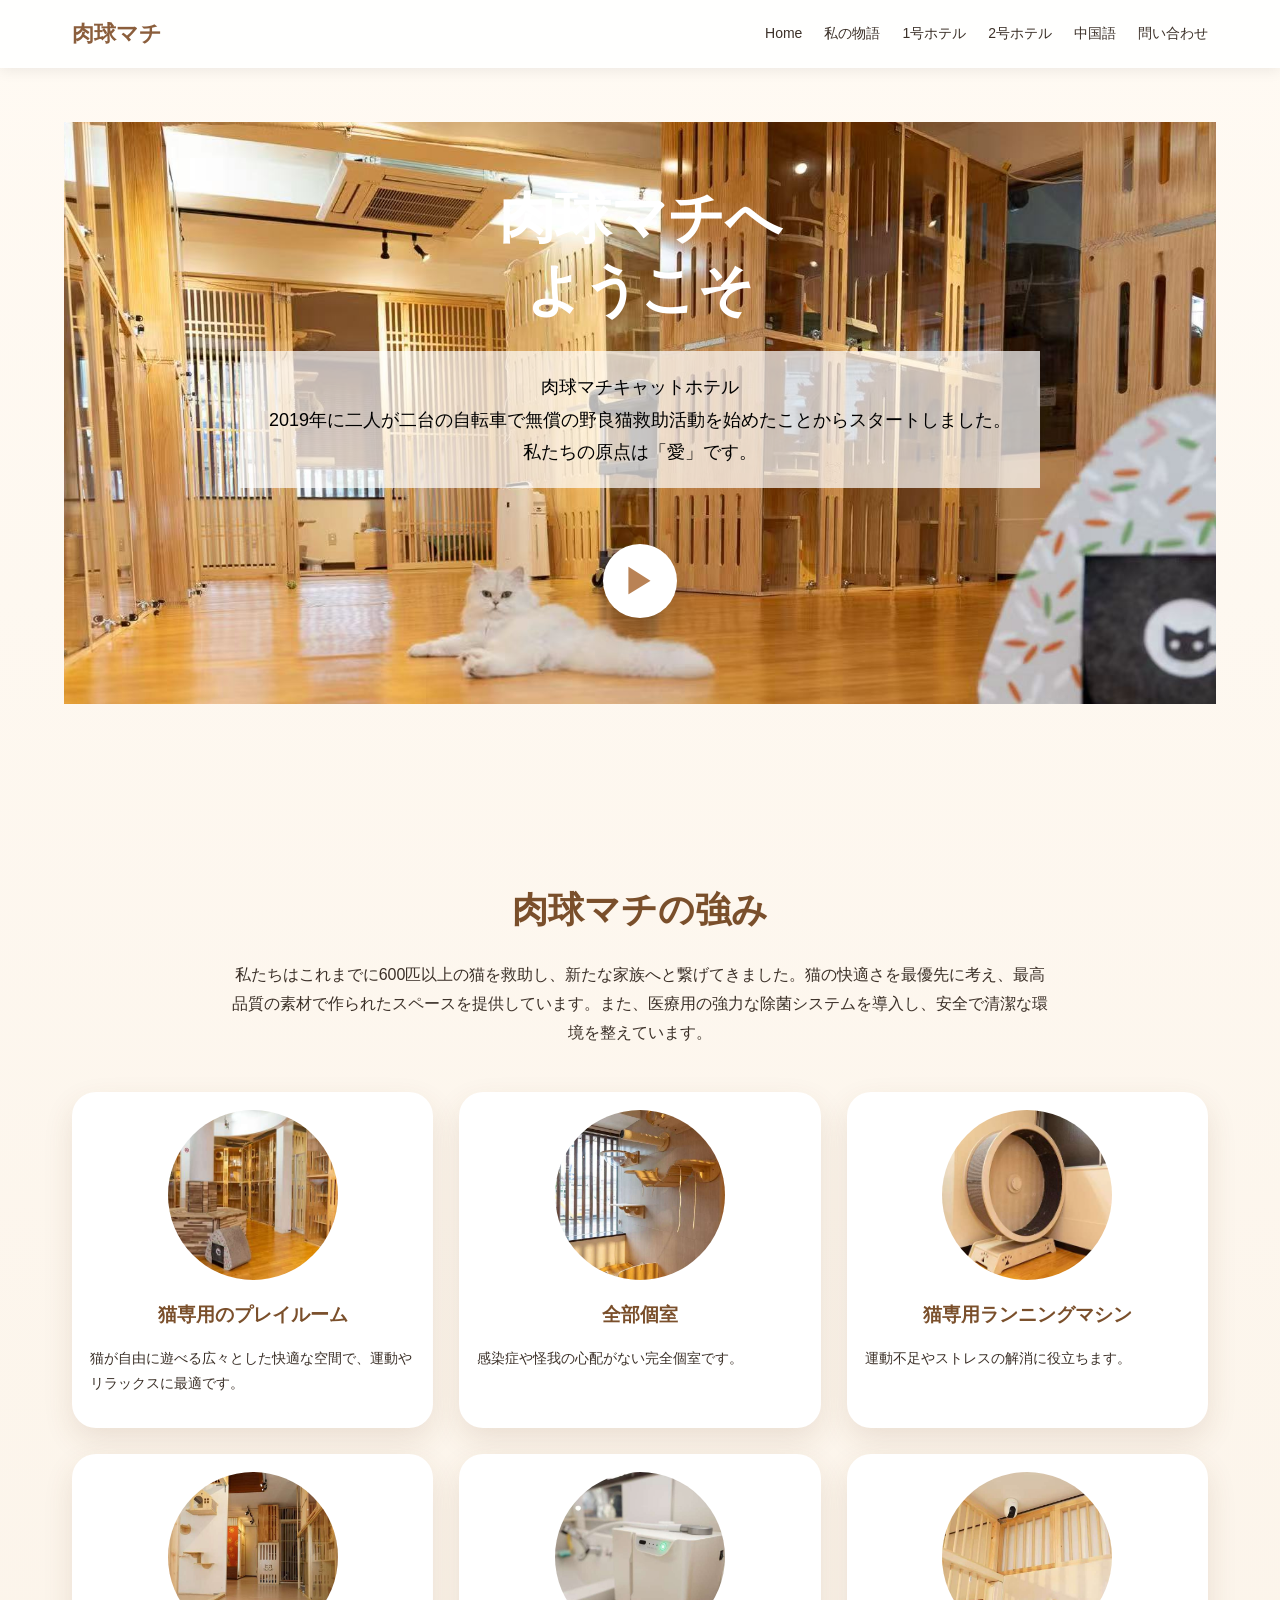
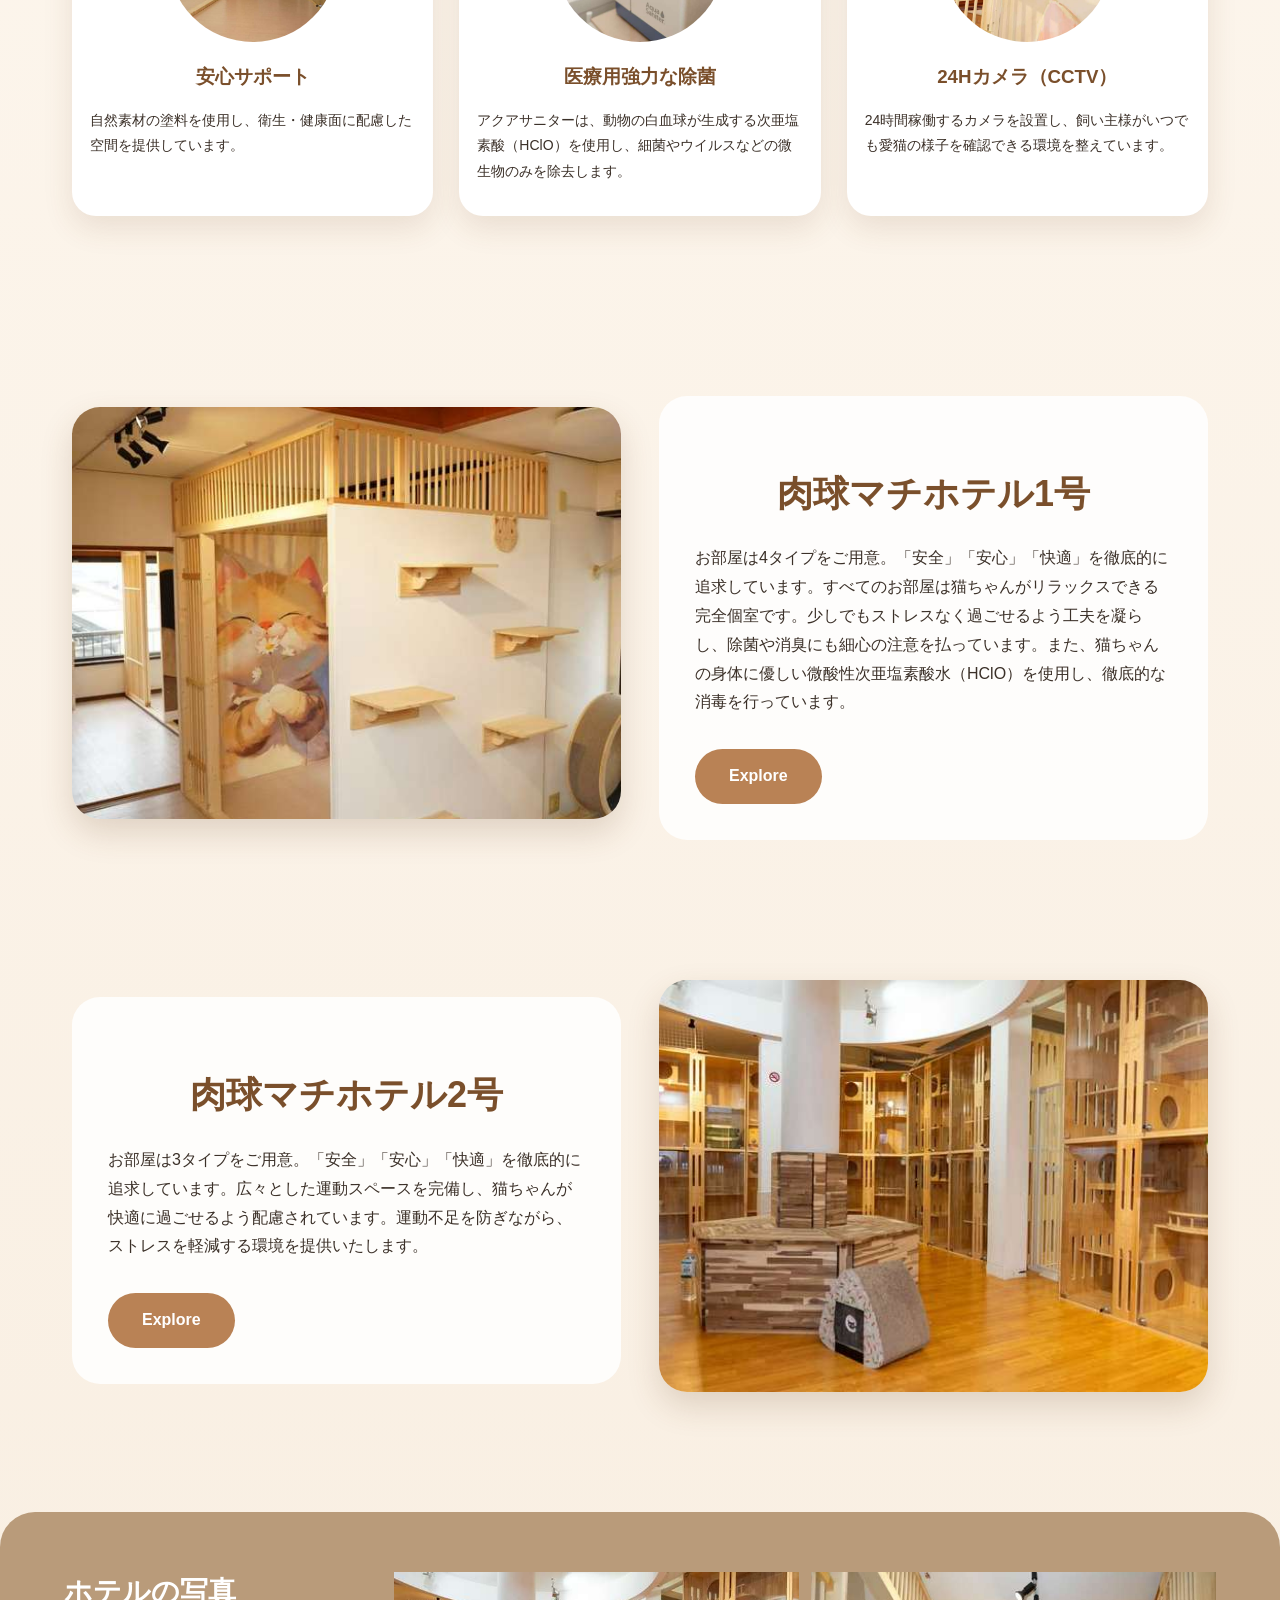
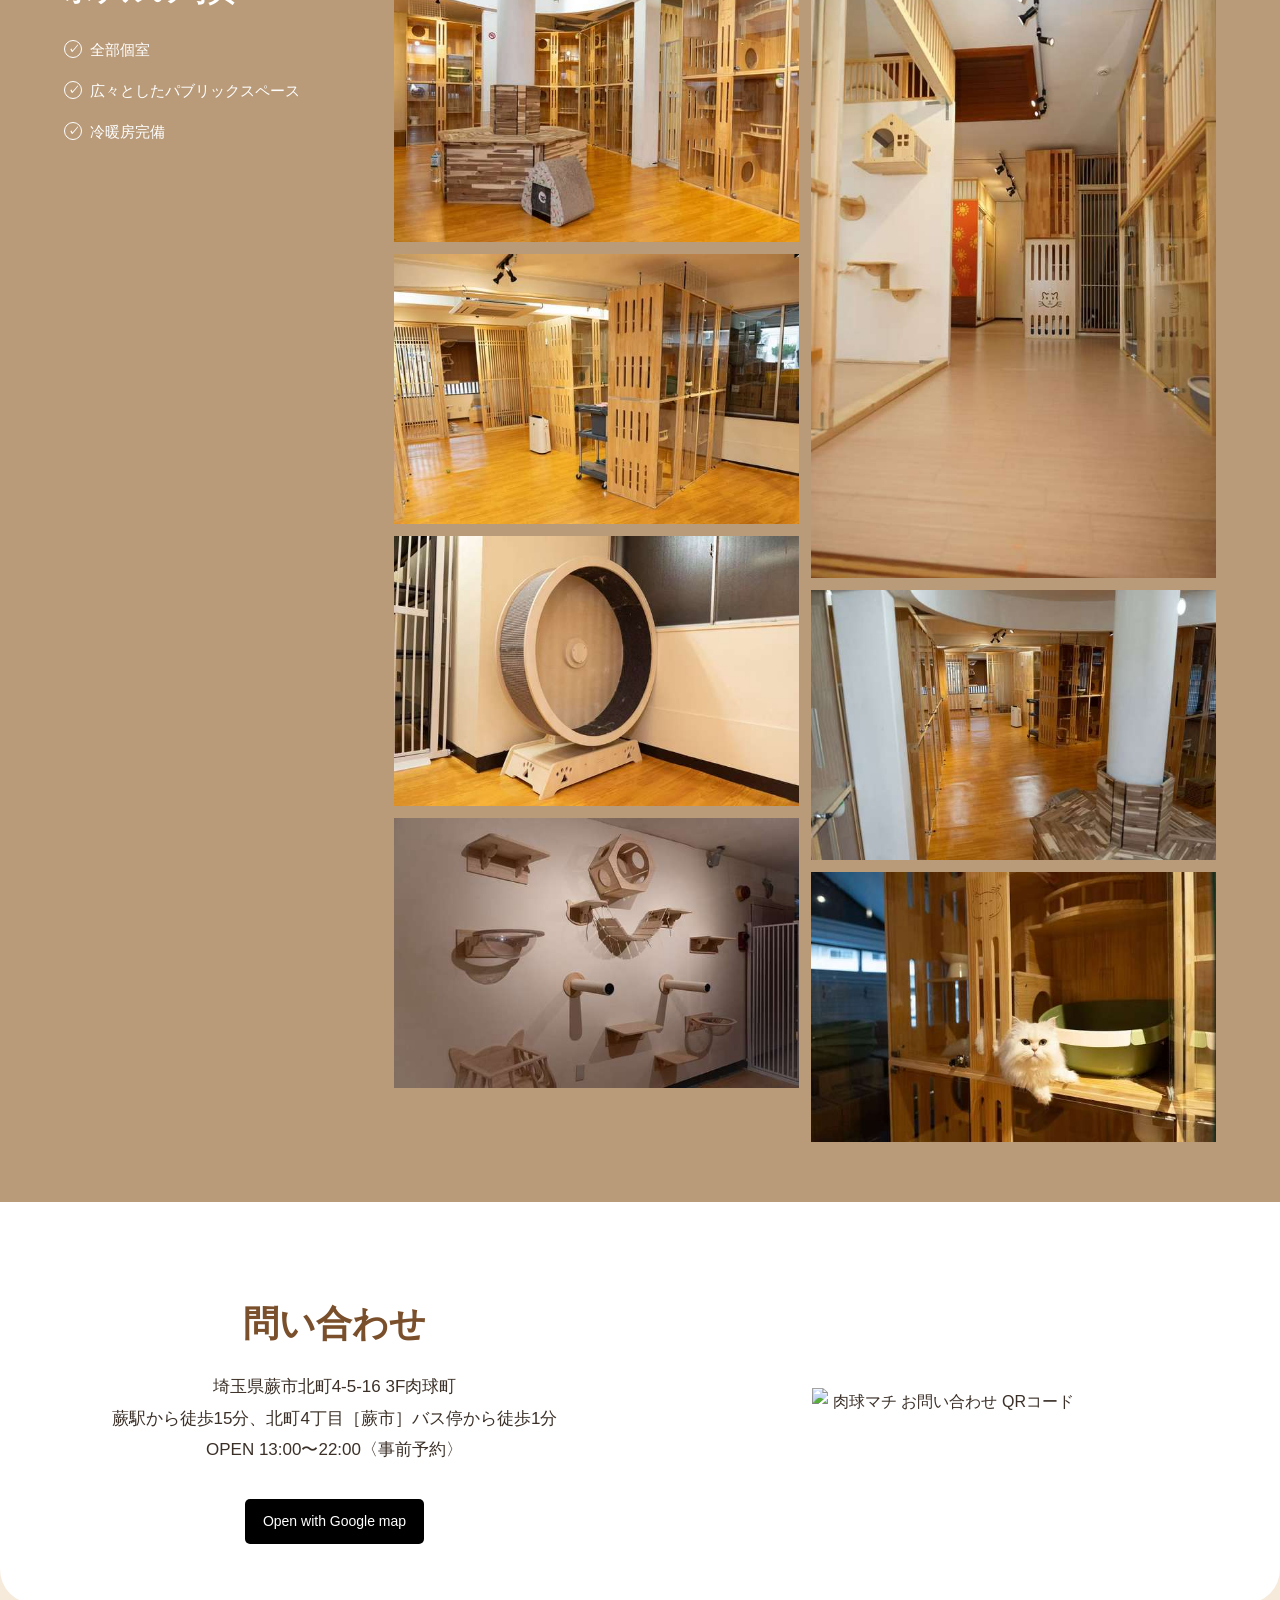
==== commit da273400: "Add files via upload" ====
--- a/index.html
+++ b/index.html
@@ -5,13 +5,8 @@
   <title>肉球マチ｜猫専用ホテル</title>
   <meta name="description" content="完全個室の猫専用ホテル。清潔で安心できる空間で、大切な猫ちゃんをお預かりします。">
   <meta name="viewport" content="width=device-width, initial-scale=1.0">
-  <link rel="stylesheet" href="style.css?v=20261102-9">
-
-  <style>
-  #home.hero {
-    outline: 8px solid blue !important;
-  }
-</style>
+  <link rel="stylesheet" href="style.css">
+
 </head>
 
 <body>
@@ -35,12 +30,11 @@
 
   <section id="home" class="hero">
 
-    <img
-      src="images/main.jpg"
-      class="hero-background-image"
-      alt=""
-      aria-hidden="true"
-    >
+   
+    <div class="hero-sticky-image" aria-hidden="true">
+      <img src="images/main.jpg" alt="">
+    </div>
+
     
     <div class="hero-content">
       
--- a/style.css
+++ b/style.css
@@ -1351,38 +1351,68 @@
 }
 
 
-/* ===== 首页 Hero：电脑端 ===== */
-
-#home .hero-background-image {
+
+/* ====================================
+   首页 Hero：电脑端
+==================================== */
+
+/* 电脑端继续使用原来的 fixed 背景 */
+#home .hero-sticky-image {
   display: none;
 }
 
-/* ===== 首页 Hero：手机竖屏、横屏 ===== */
-
-@media (max-width: 700px),
-       (max-height: 500px) and (pointer: coarse) {
+/* ====================================
+   首页 Hero：手机端
+==================================== */
+
+@media (max-width: 900px), (pointer: coarse) {
 
   #home.hero {
-    display: flex;
-    flex-direction: column;
-
+    position: relative;
+
+    /* 手机图片窗口 */
     width: 94%;
     margin: 20px 3%;
+
+    /* 让 Hero 有足够的滚动距离 */
+    min-height: 140svh;
+    height: auto;
     padding: 0;
 
-    min-height: 0;
+    /* 使用 Grid 叠加图片和文字 */
+    display: grid;
+    grid-template-columns: minmax(0, 1fr);
+
+    /* 手机不再使用旧背景 */
+    background-image: none !important;
+    background-color: #f5f0e9;
+
+    /* sticky 不能被 hidden 裁切 */
+    overflow: visible;
+    isolation: isolate;
+  }
+
+  /* 图片所在的 sticky 层 */
+  #home .hero-sticky-image {
+    display: block;
+
+    grid-column: 1;
+    grid-row: 1;
+
+    position: sticky;
+    top: 10px;
+
+    align-self: start;
+    width: 100%;
     height: auto;
 
-    background: #f5f0e9 !important;
-    overflow: visible;
-    isolation: auto;
-  }
-
-  /* 图片按照原始比例完整显示 */
-  #home .hero-background-image {
+    z-index: 0;
+    pointer-events: none;
+  }
+
+  /* 保持 main.jpg 的完整比例 */
+  #home .hero-sticky-image img {
     display: block;
-
-    position: static;
 
     width: 100%;
     height: auto;
@@ -1390,37 +1420,43 @@
 
     object-fit: contain;
     object-position: center;
-
-    flex: none;
-    margin: 0;
-    padding: 0;
-  }
-
-  /* 文字放在图片下方，不遮挡图片 */
+  }
+
+  /* 文字在图片前面滚动 */
   #home .hero-content {
+    grid-column: 1;
+    grid-row: 1;
+
     position: relative;
-    display: block;
+    z-index: 1;
+
+    align-self: start;
+    justify-self: center;
 
     width: 100%;
-    max-width: none;
-
-    padding: 24px 16px;
-
+    max-width: 820px;
+
+    padding: 30px 16px 65svh;
     text-align: center;
-    background: #8b5e3c;
-
-    z-index: 1;
+
+    /* 不使用不透明背景盖住图片 */
+    background: transparent;
   }
 
   #home.hero h1 {
     font-size: clamp(24px, 6vw, 34px);
     color: #fff;
+    text-shadow: 0 2px 8px rgba(0,0,0,0.7);
   }
 
   #home.hero .hero-description {
     width: 100%;
-    margin: 16px auto;
     padding: 16px;
+    margin: 20px auto;
+
+    background: rgba(255,255,255,0.8);
+    color: #000;
+
     font-size: 14px;
   }
 
@@ -1429,10 +1465,3 @@
     content: none !important;
   }
 }
-@media (max-width: 700px) {
-  #home.hero {
-    outline: 8px solid red !important;
-  }
-}
-
-  
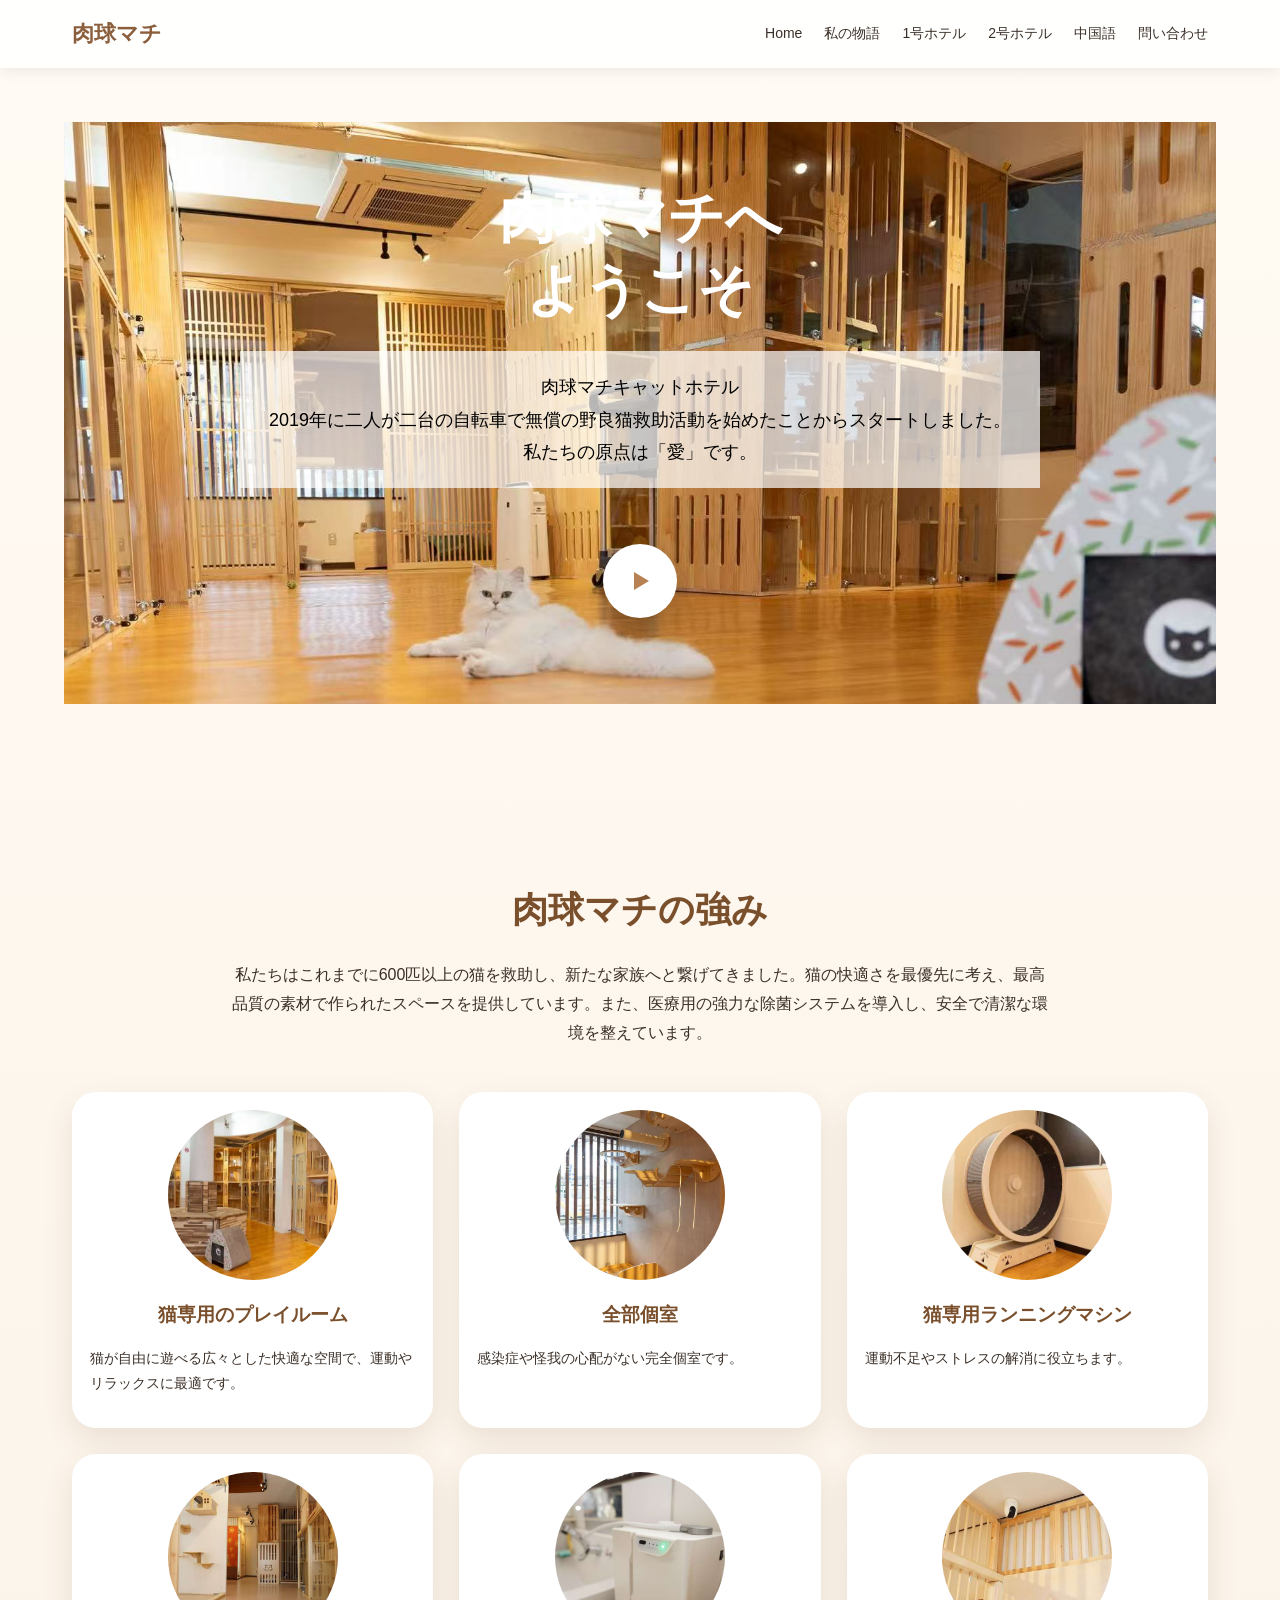
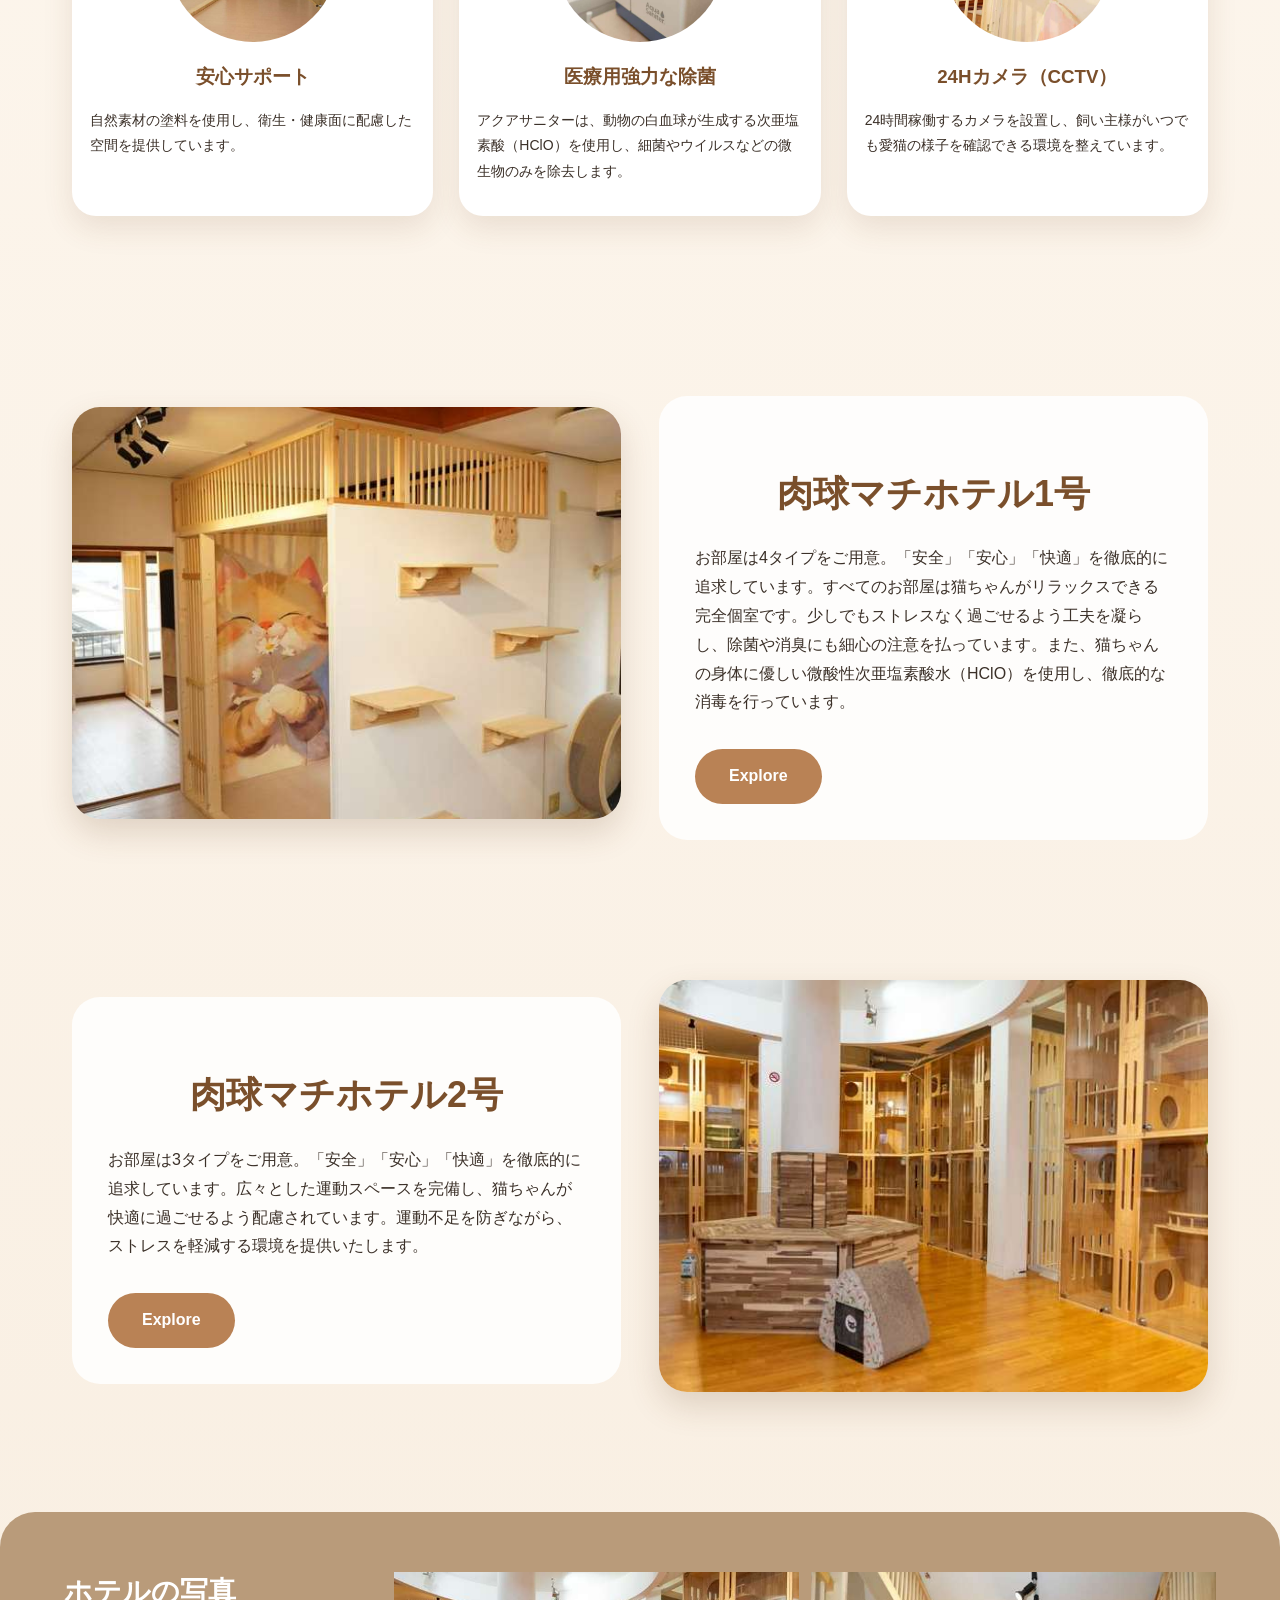
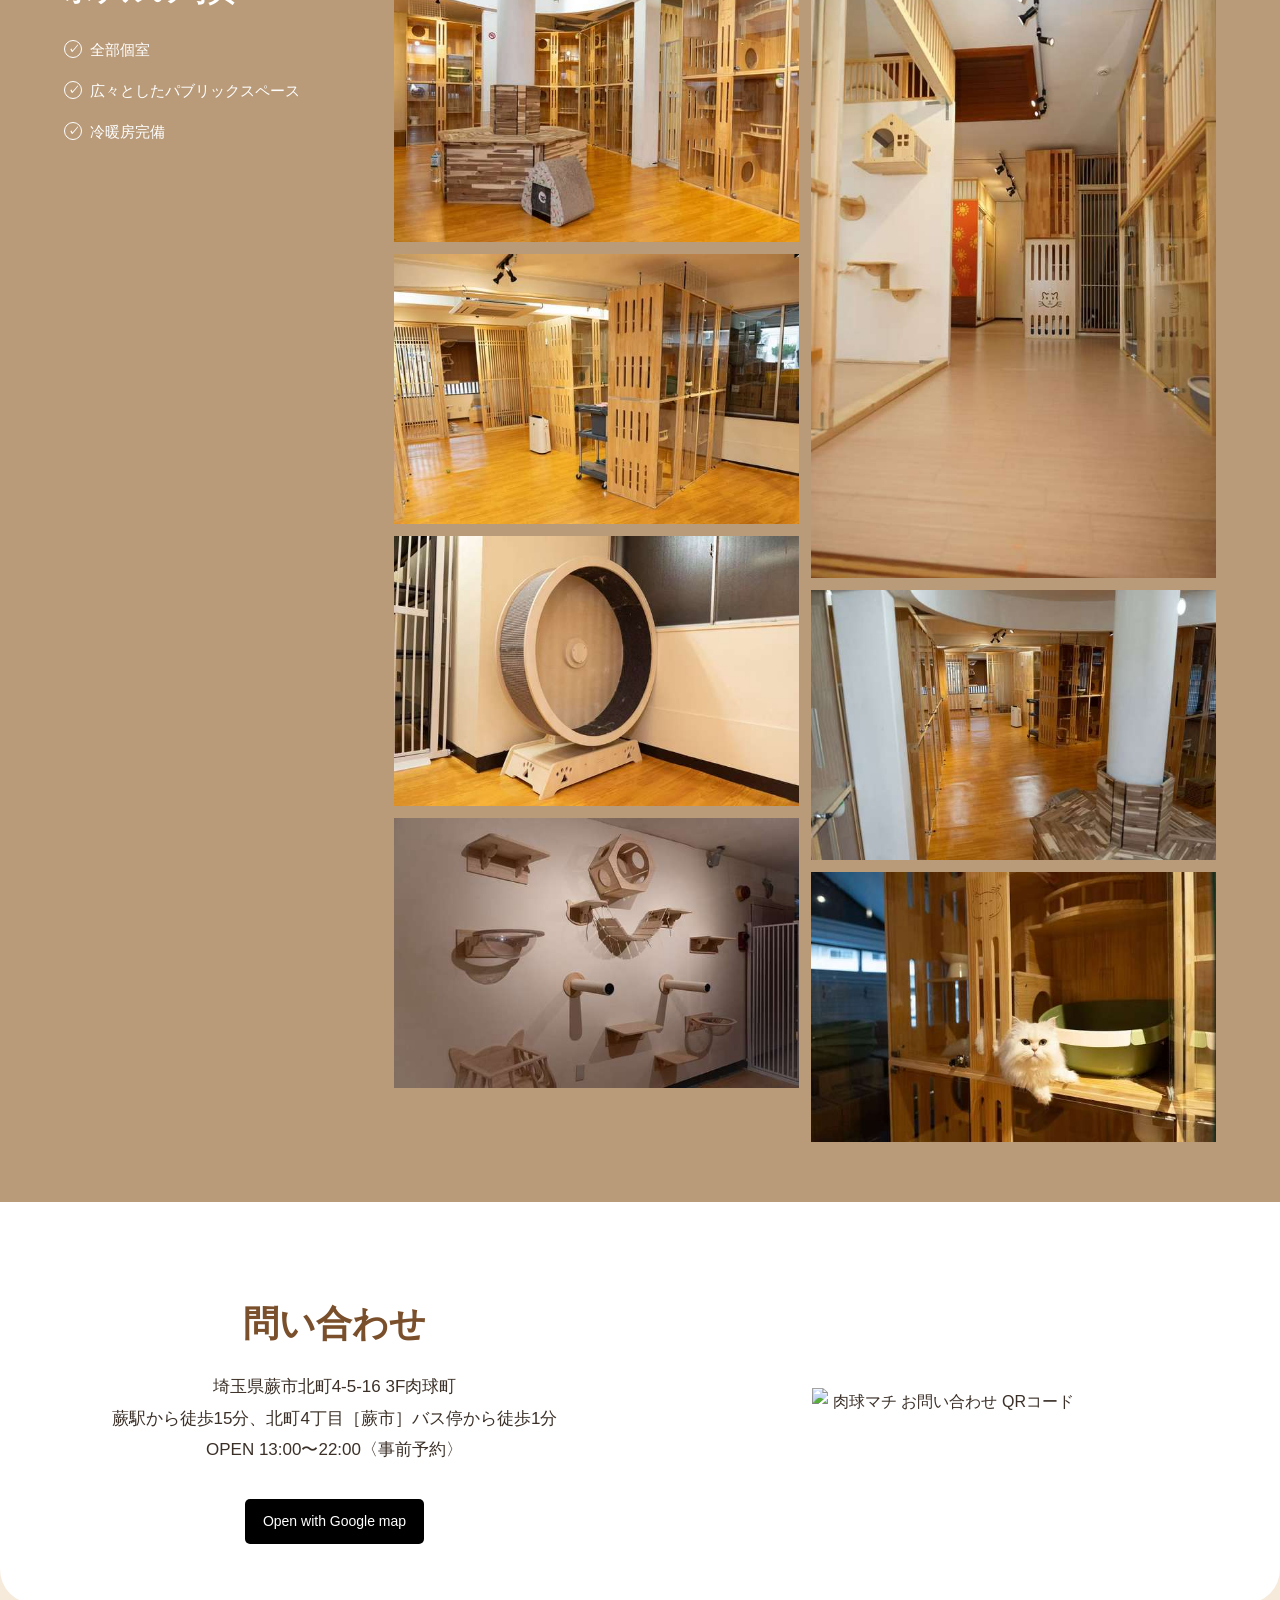
==== commit b387f3c1: "Add files via upload" ====
--- a/index.html
+++ b/index.html
@@ -52,9 +52,7 @@
         target="_blank"
         class="video-button"
         aria-label="YouTube動画を見る"
-      >
-        ▶
-      </a>
+      ><span class="play-icon" aria-hidden="true"></span></a>
   
       <br>
   
--- a/style.css
+++ b/style.css
@@ -1372,10 +1372,10 @@
 
     /* 手机图片窗口 */
     width: 94%;
-    margin: 20px 3%;
+    margin: 20px 3% 0;
 
     /* 让 Hero 有足够的滚动距离 */
-    min-height: 140svh;
+    min-height: 0;
     height: auto;
     padding: 0;
 
@@ -1436,7 +1436,7 @@
     width: 100%;
     max-width: 820px;
 
-    padding: 30px 16px 65svh;
+    padding: 30px 16px 20px;
     text-align: center;
 
     /* 不使用不透明背景盖住图片 */
@@ -1464,4 +1464,28 @@
   #home.hero::after {
     content: none !important;
   }
-}
+  #about.section {
+  padding-top: 30px;
+}
+}
+
+/* YouTube 播放按钮 */
+.video-button {
+  display: inline-flex;
+  align-items: center;
+  justify-content: center;
+}
+
+/* 用 CSS 绘制播放三角形 */
+.video-button .play-icon {
+  display: block;
+  width: 0;
+  height: 0;
+
+  border-top: 9px solid transparent;
+  border-bottom: 9px solid transparent;
+  border-left: 15px solid currentColor;
+
+  margin-left: 3px;
+  flex-shrink: 0;
+}
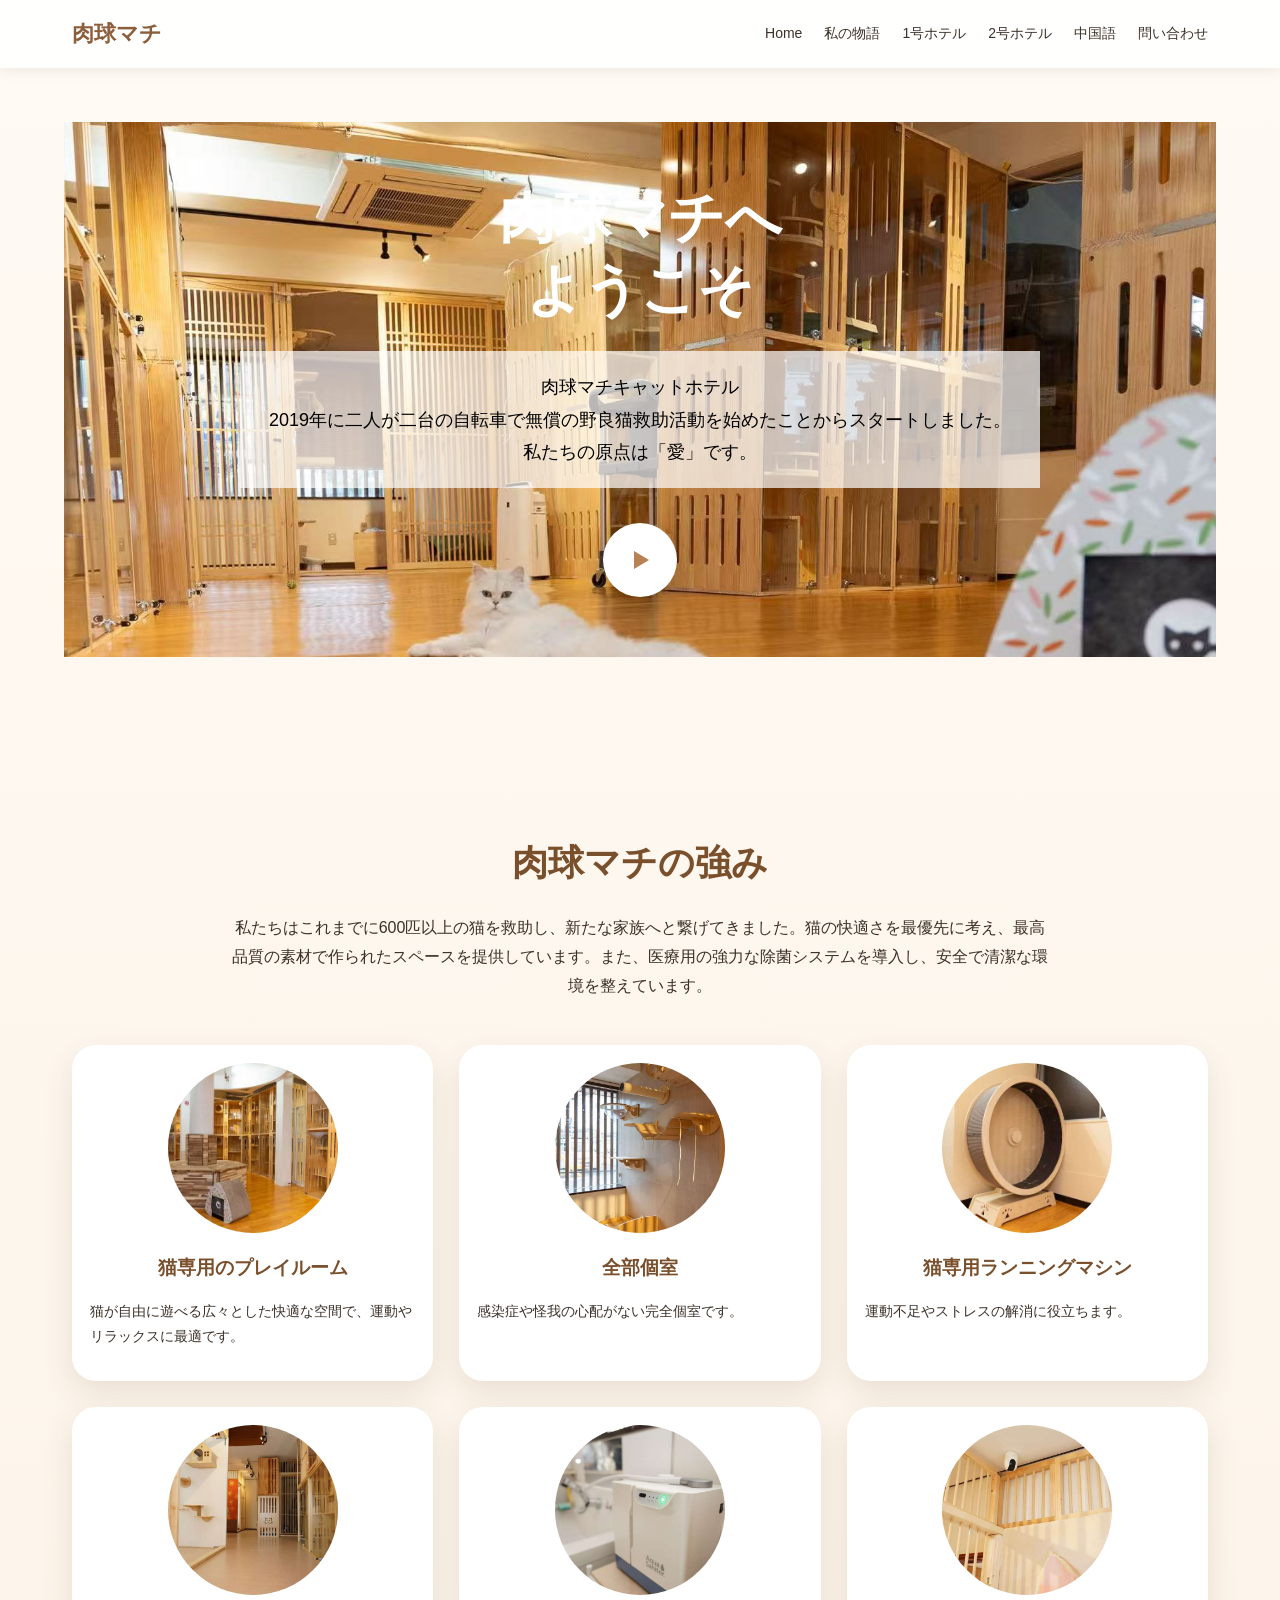
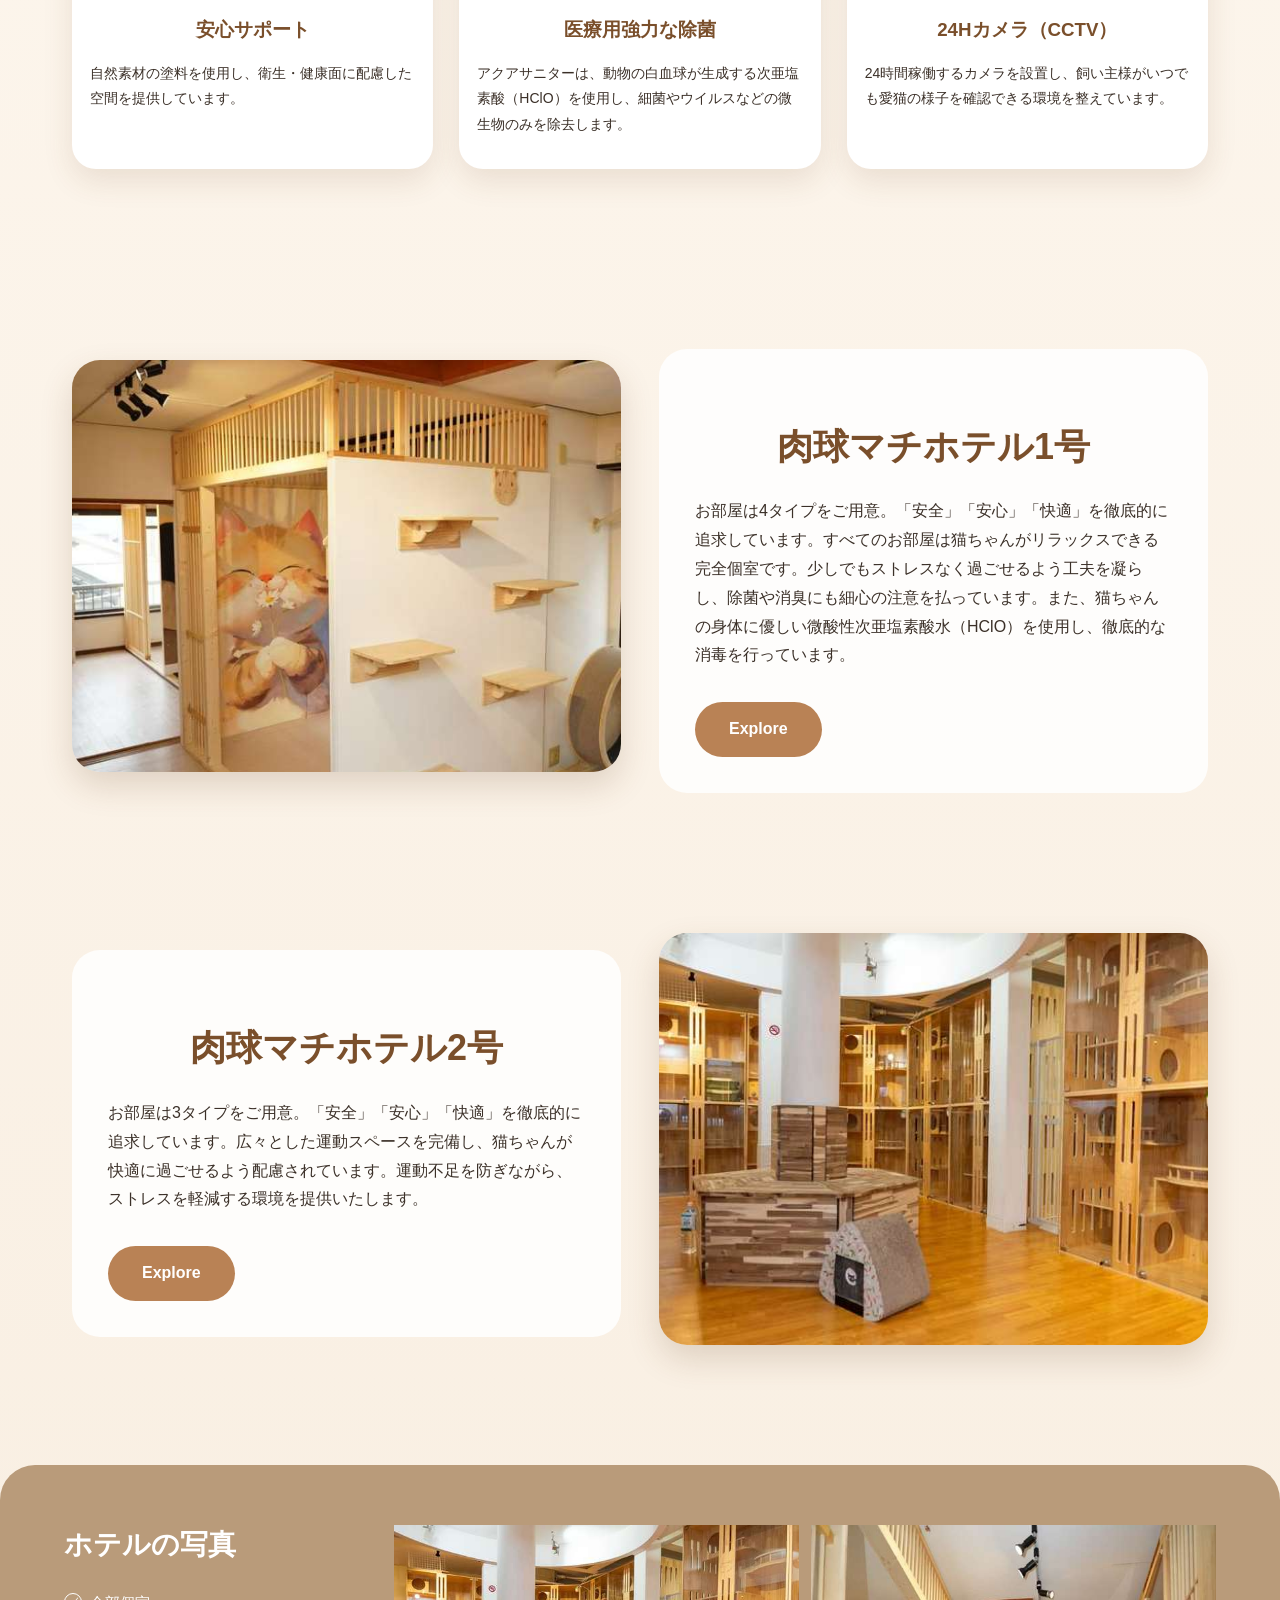
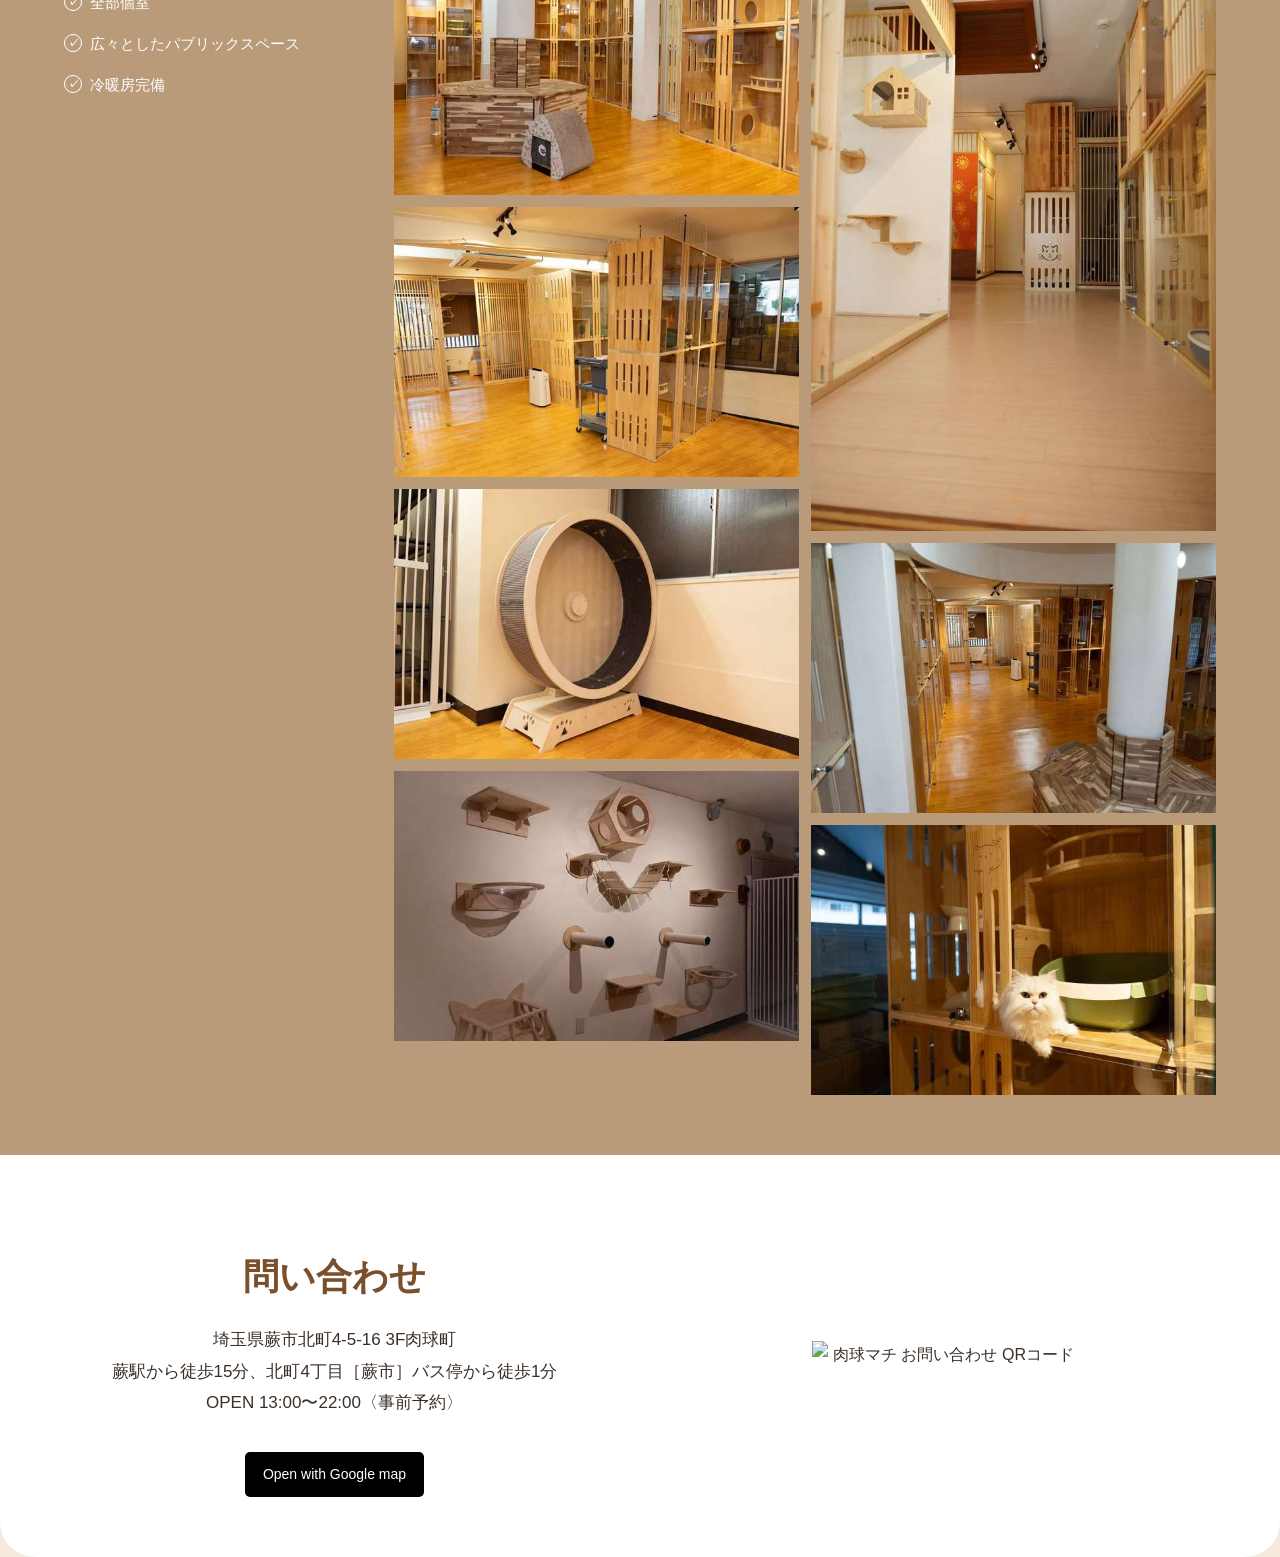
==== commit 45095368: "Add files via upload" ====
--- a/index.html
+++ b/index.html
@@ -53,9 +53,7 @@
         class="video-button"
         aria-label="YouTube動画を見る"
       ><span class="play-icon" aria-hidden="true"></span></a>
-  
-      <br>
-  
+    
     </div>
   </section>
 
--- a/style.css
+++ b/style.css
@@ -1380,13 +1380,12 @@
     padding: 0;
 
     /* 使用 Grid 叠加图片和文字 */
-    display: grid;
-    grid-template-columns: minmax(0, 1fr);
+    display: block;
 
     /* 手机不再使用旧背景 */
     background-image: none !important;
-    background-color: #f5f0e9;
-
+    background-color: transparent;
+    
     /* sticky 不能被 hidden 裁切 */
     overflow: visible;
     isolation: isolate;
@@ -1396,9 +1395,6 @@
   #home .hero-sticky-image {
     display: block;
 
-    grid-column: 1;
-    grid-row: 1;
-
     position: sticky;
     top: 10px;
 
@@ -1408,6 +1404,8 @@
 
     z-index: 0;
     pointer-events: none;
+    margin-bottom: 0;
+    padding-bottom: 0;
   }
 
   /* 保持 main.jpg 的完整比例 */
@@ -1420,14 +1418,17 @@
 
     object-fit: contain;
     object-position: center;
+    margin-bottom: 0;
+    padding-bottom: 0;
   }
 
   /* 文字在图片前面滚动 */
   #home .hero-content {
-    grid-column: 1;
-    grid-row: 1;
-
-    position: relative;
+    position: absolute;
+    top: 0;
+    left: 0;
+    width: 100%;
+
     z-index: 1;
 
     align-self: start;
@@ -1436,11 +1437,18 @@
     width: 100%;
     max-width: 820px;
 
-    padding: 30px 16px 20px;
+    padding: 15px 16px 10px;
     text-align: center;
 
     /* 不使用不透明背景盖住图片 */
     background: transparent;
+    margin-bottom: 0;
+  }
+
+  /* About 标题不被上一区域覆盖 */
+  #about {
+    position: relative;
+    z-index: 2;
   }
 
   #home.hero h1 {
@@ -1474,6 +1482,8 @@
   display: inline-flex;
   align-items: center;
   justify-content: center;
+  margin-top: 5px;
+  margin-bottom: 0;
 }
 
 /* 用 CSS 绘制播放三角形 */
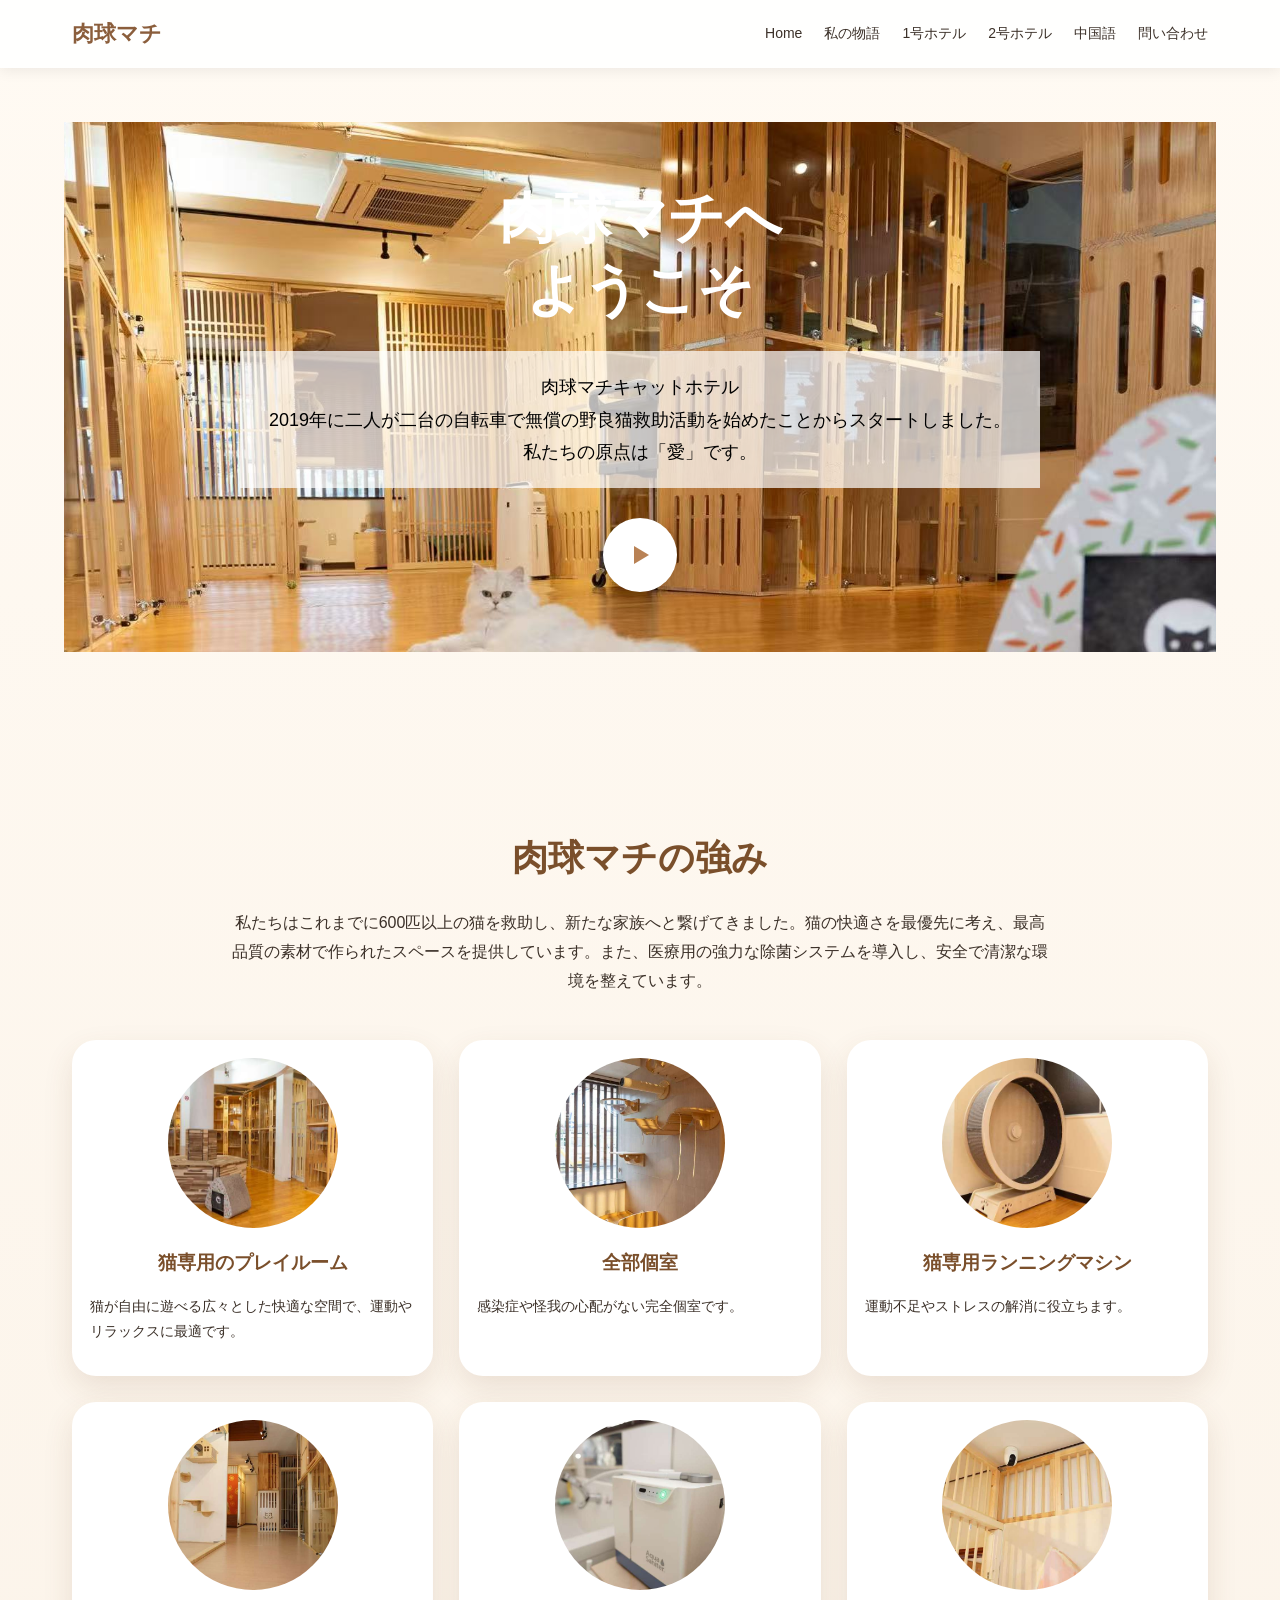
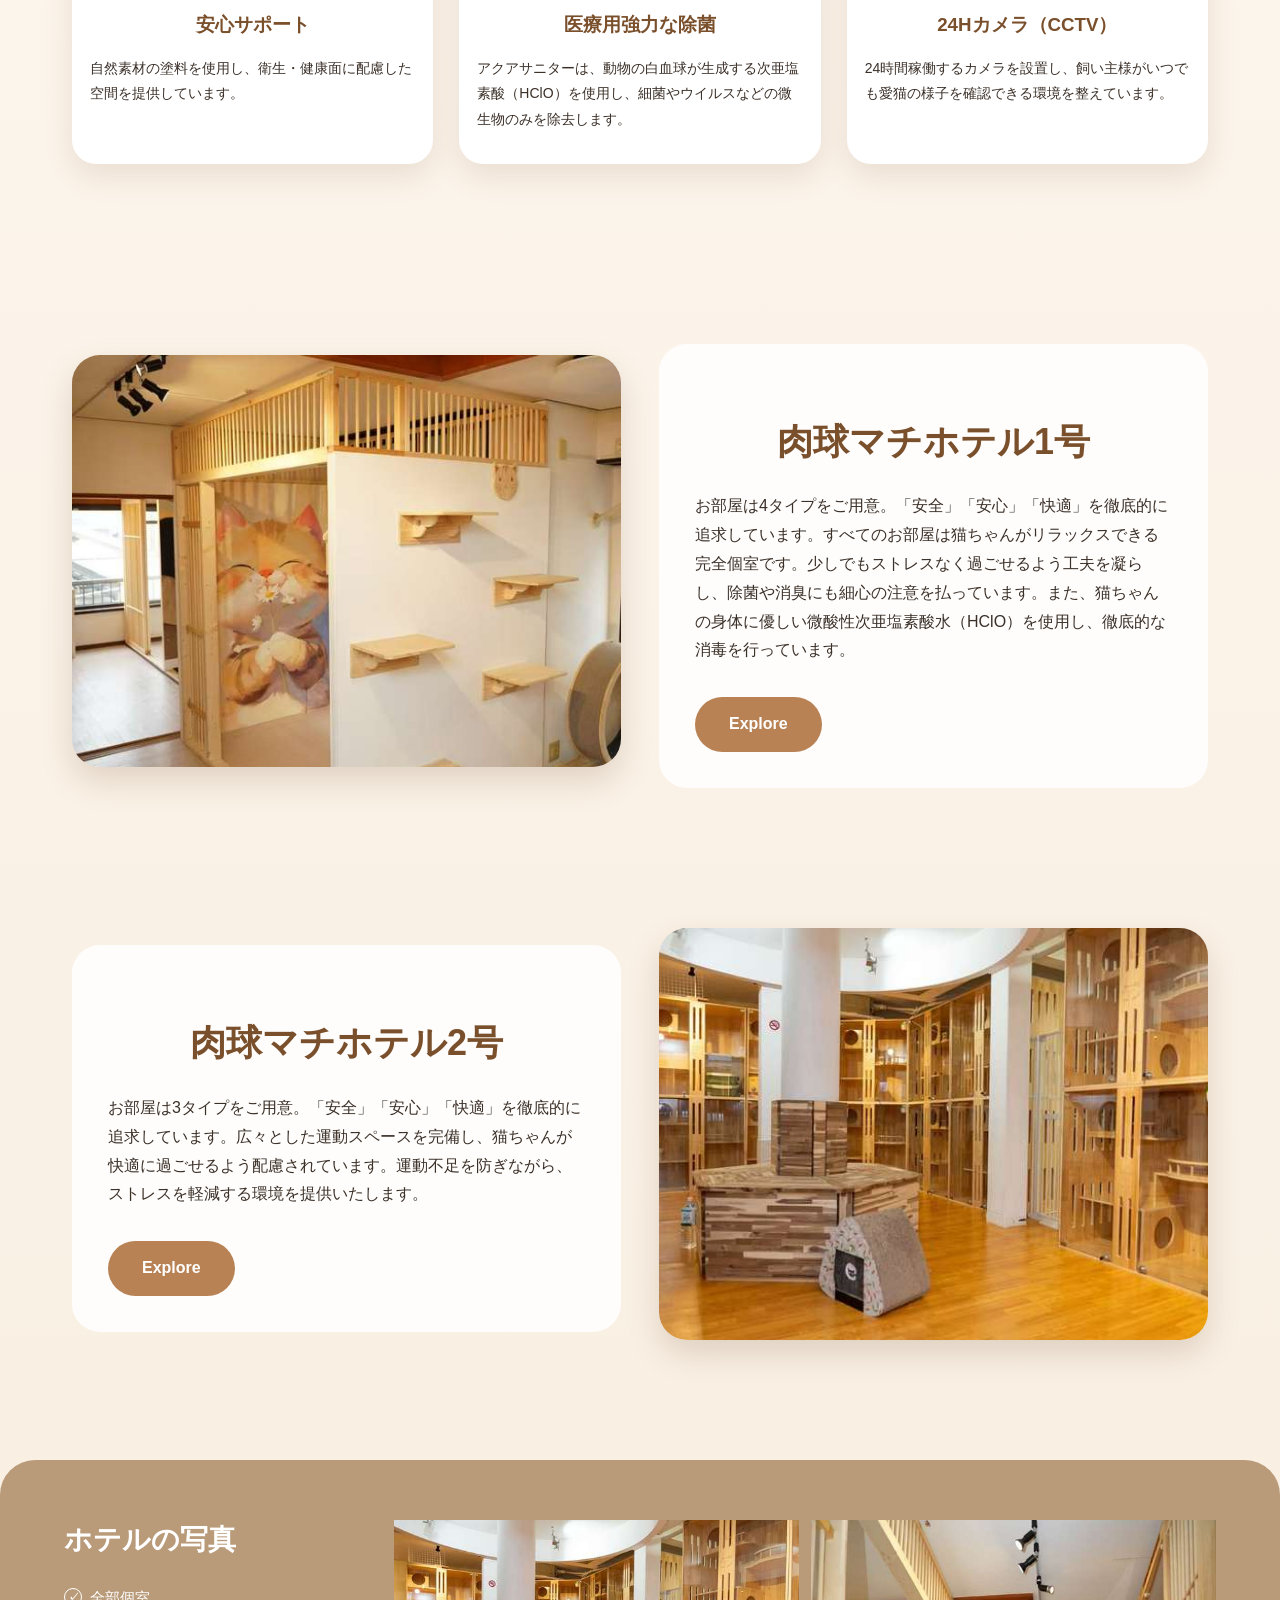
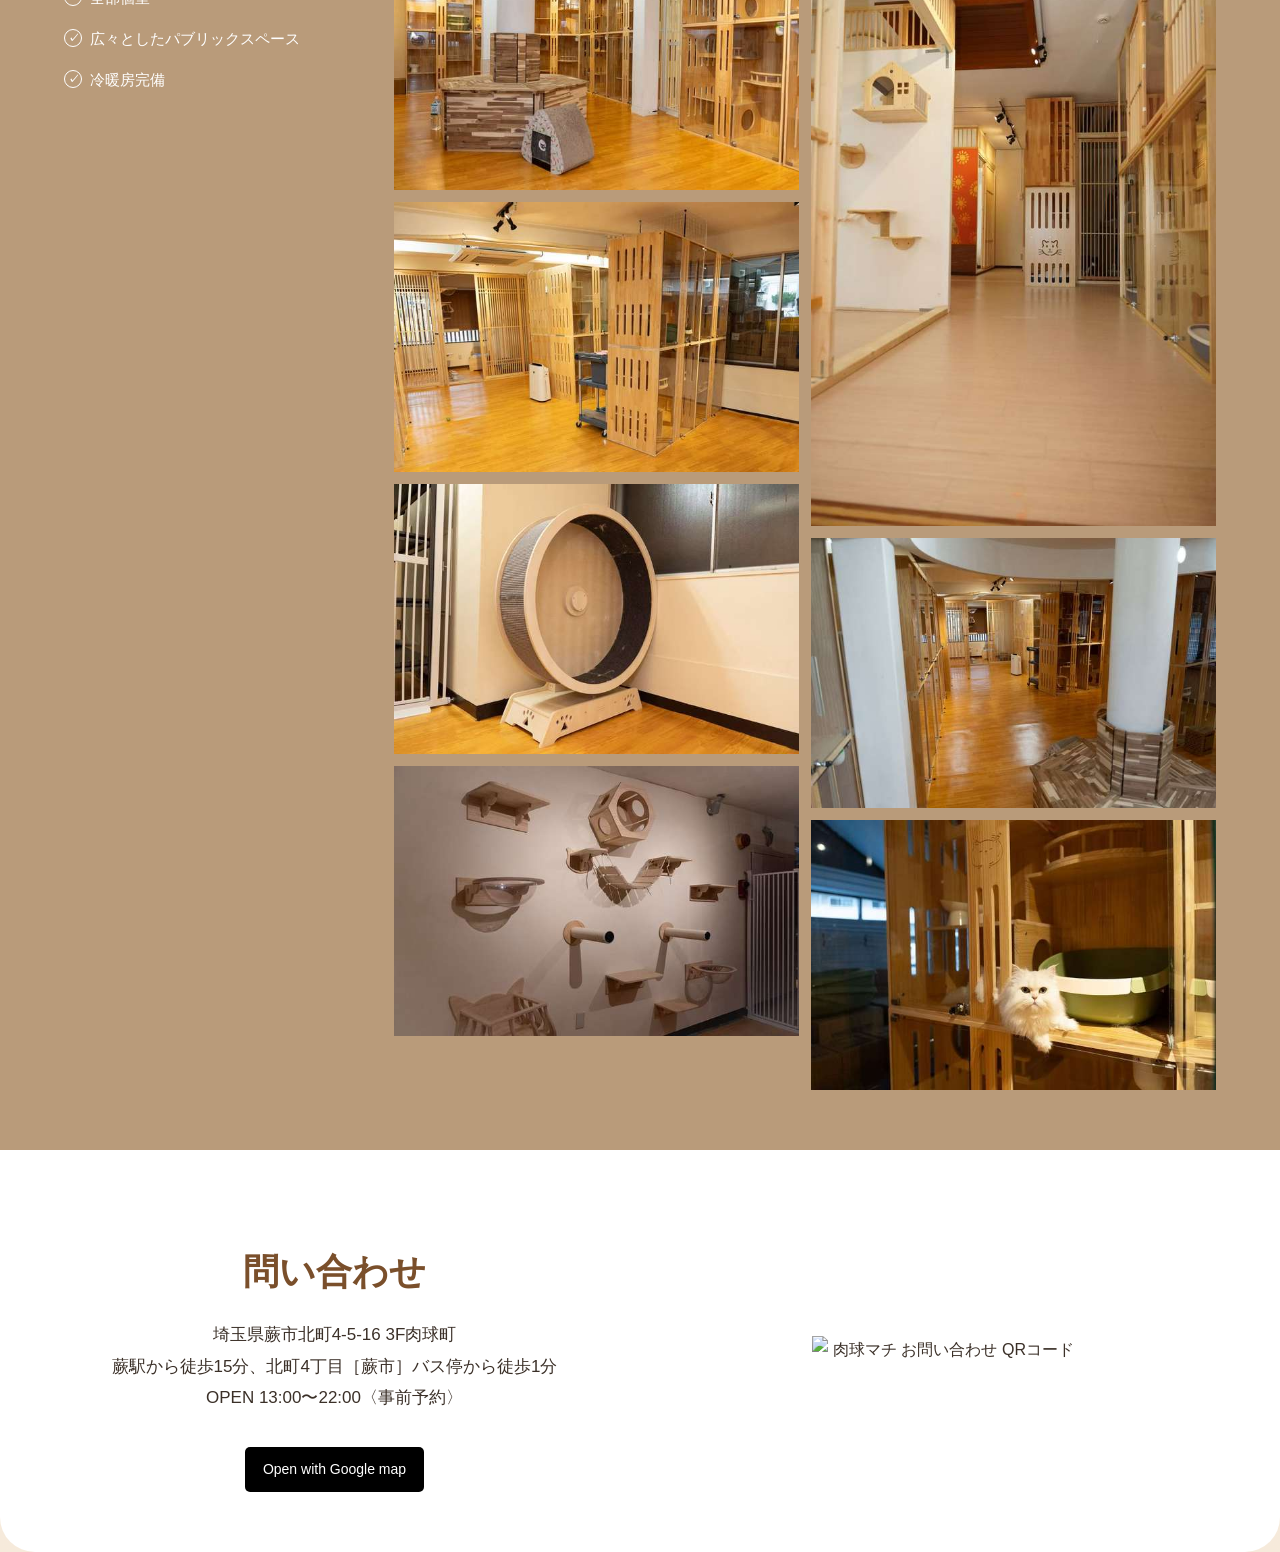
==== commit 2d0568c7: "Add files via upload" ====
--- a/index.html
+++ b/index.html
@@ -28,34 +28,37 @@
 
 <main>
 
-  <section id="home" class="hero">
-
-   
-    <div class="hero-sticky-image" aria-hidden="true">
-      <img src="images/main.jpg" alt="">
-    </div>
-
-    
-    <div class="hero-content">
-      
-    <h1 data-i18n-html="home.welcome">肉球マチへ<br>ようこそ</h1>
+  
+<section id="home" class="hero">
+
+  <div class="hero-sticky-image" aria-hidden="true">
+    <img src="images/main.jpg" alt="">
+  </div>
+
+  <div class="hero-content">
+
+    <h1 data-i18n-html="home.welcome">
+      肉球マチへ<br>ようこそ
+    </h1>
 
     <p class="hero-description" data-i18n-html="home.description">
       肉球マチキャットホテル<br>
       2019年に二人が二台の自転車で無償の野良猫救助活動を始めたことからスタートしました。<br>
       私たちの原点は「愛」です。
     </p>
-  
-      <!-- YouTube再生ボタン -->
-      <a
-        href="https://youtube.com/shorts/LeRqIdSODM4"
-        target="_blank"
-        class="video-button"
-        aria-label="YouTube動画を見る"
-      ><span class="play-icon" aria-hidden="true"></span></a>
-    
-    </div>
-  </section>
+
+    <a href="https://youtube.com/shorts/LeRqIdSODM4"
+       target="_blank"
+       rel="noopener noreferrer"
+       class="video-button"
+       aria-label="YouTube動画を見る">
+      <span class="play-icon" aria-hidden="true"></span>
+    </a>
+
+  </div>
+
+</section>
+
 
 
 <section id="about" class="section">
--- a/style.css
+++ b/style.css
@@ -1369,80 +1369,66 @@
 
   #home.hero {
     position: relative;
-
-    /* 手机图片窗口 */
+    display: grid;
+    grid-template-columns: minmax(0, 1fr);
+    grid-template-rows: auto;
+
     width: 94%;
+    height: auto;
+    min-height: 0;
     margin: 20px 3% 0;
-
-    /* 让 Hero 有足够的滚动距离 */
-    min-height: 0;
-    height: auto;
     padding: 0;
 
-    /* 使用 Grid 叠加图片和文字 */
-    display: block;
-
-    /* 手机不再使用旧背景 */
     background-image: none !important;
     background-color: transparent;
-    
-    /* sticky 不能被 hidden 裁切 */
     overflow: visible;
     isolation: isolate;
   }
 
-  /* 图片所在的 sticky 层 */
+  /* 图片与文字叠加在同一区域 */
   #home .hero-sticky-image {
     display: block;
-
-    position: sticky;
-    top: 10px;
-
-    align-self: start;
+    grid-column: 1;
+    grid-row: 1;
+
+    position: relative;
     width: 100%;
-    height: auto;
+    height: 100%;
+    min-height: 0;
 
     z-index: 0;
     pointer-events: none;
-    margin-bottom: 0;
-    padding-bottom: 0;
-  }
-
-  /* 保持 main.jpg 的完整比例 */
+  }
+
   #home .hero-sticky-image img {
     display: block;
-
     width: 100%;
-    height: auto;
+    height: 100%;
     max-width: 100%;
-
     object-fit: contain;
-    object-position: center;
-    margin-bottom: 0;
-    padding-bottom: 0;
-  }
-
-  /* 文字在图片前面滚动 */
+    object-position: center top;
+  }
+
   #home .hero-content {
-    position: absolute;
-    top: 0;
-    left: 0;
-    width: 100%;
-
+    grid-column: 1;
+    grid-row: 1;
+
+    position: relative;
+    top: auto;
+    left: auto;
     z-index: 1;
 
     align-self: start;
     justify-self: center;
 
+    box-sizing: border-box;
     width: 100%;
     max-width: 820px;
-
-    padding: 15px 16px 10px;
+    margin: 0;
+    padding: 15px 16px 20px;
+
+    background: transparent;
     text-align: center;
-
-    /* 不使用不透明背景盖住图片 */
-    background: transparent;
-    margin-bottom: 0;
   }
 
   /* About 标题不被上一区域覆盖 */
@@ -1458,14 +1444,9 @@
   }
 
   #home.hero .hero-description {
-    width: 100%;
-    padding: 16px;
-    margin: 20px auto;
-
+    margin: 12px auto 14px;
+    padding: 14px;
     background: rgba(255,255,255,0.8);
-    color: #000;
-
-    font-size: 14px;
   }
 
   #home.hero::before,
@@ -1477,14 +1458,21 @@
 }
 }
 
-/* YouTube 播放按钮 */
-.video-button {
-  display: inline-flex;
-  align-items: center;
-  justify-content: center;
-  margin-top: 5px;
-  margin-bottom: 0;
-}
+#home .video-button {
+    position: relative;
+    top: auto;
+    right: auto;
+    bottom: auto;
+    left: auto;
+    transform: none;
+
+    display: inline-flex;
+    align-items: center;
+    justify-content: center;
+
+    margin: 0 auto;
+    z-index: 2;
+  }
 
 /* 用 CSS 绘制播放三角形 */
 .video-button .play-icon {
